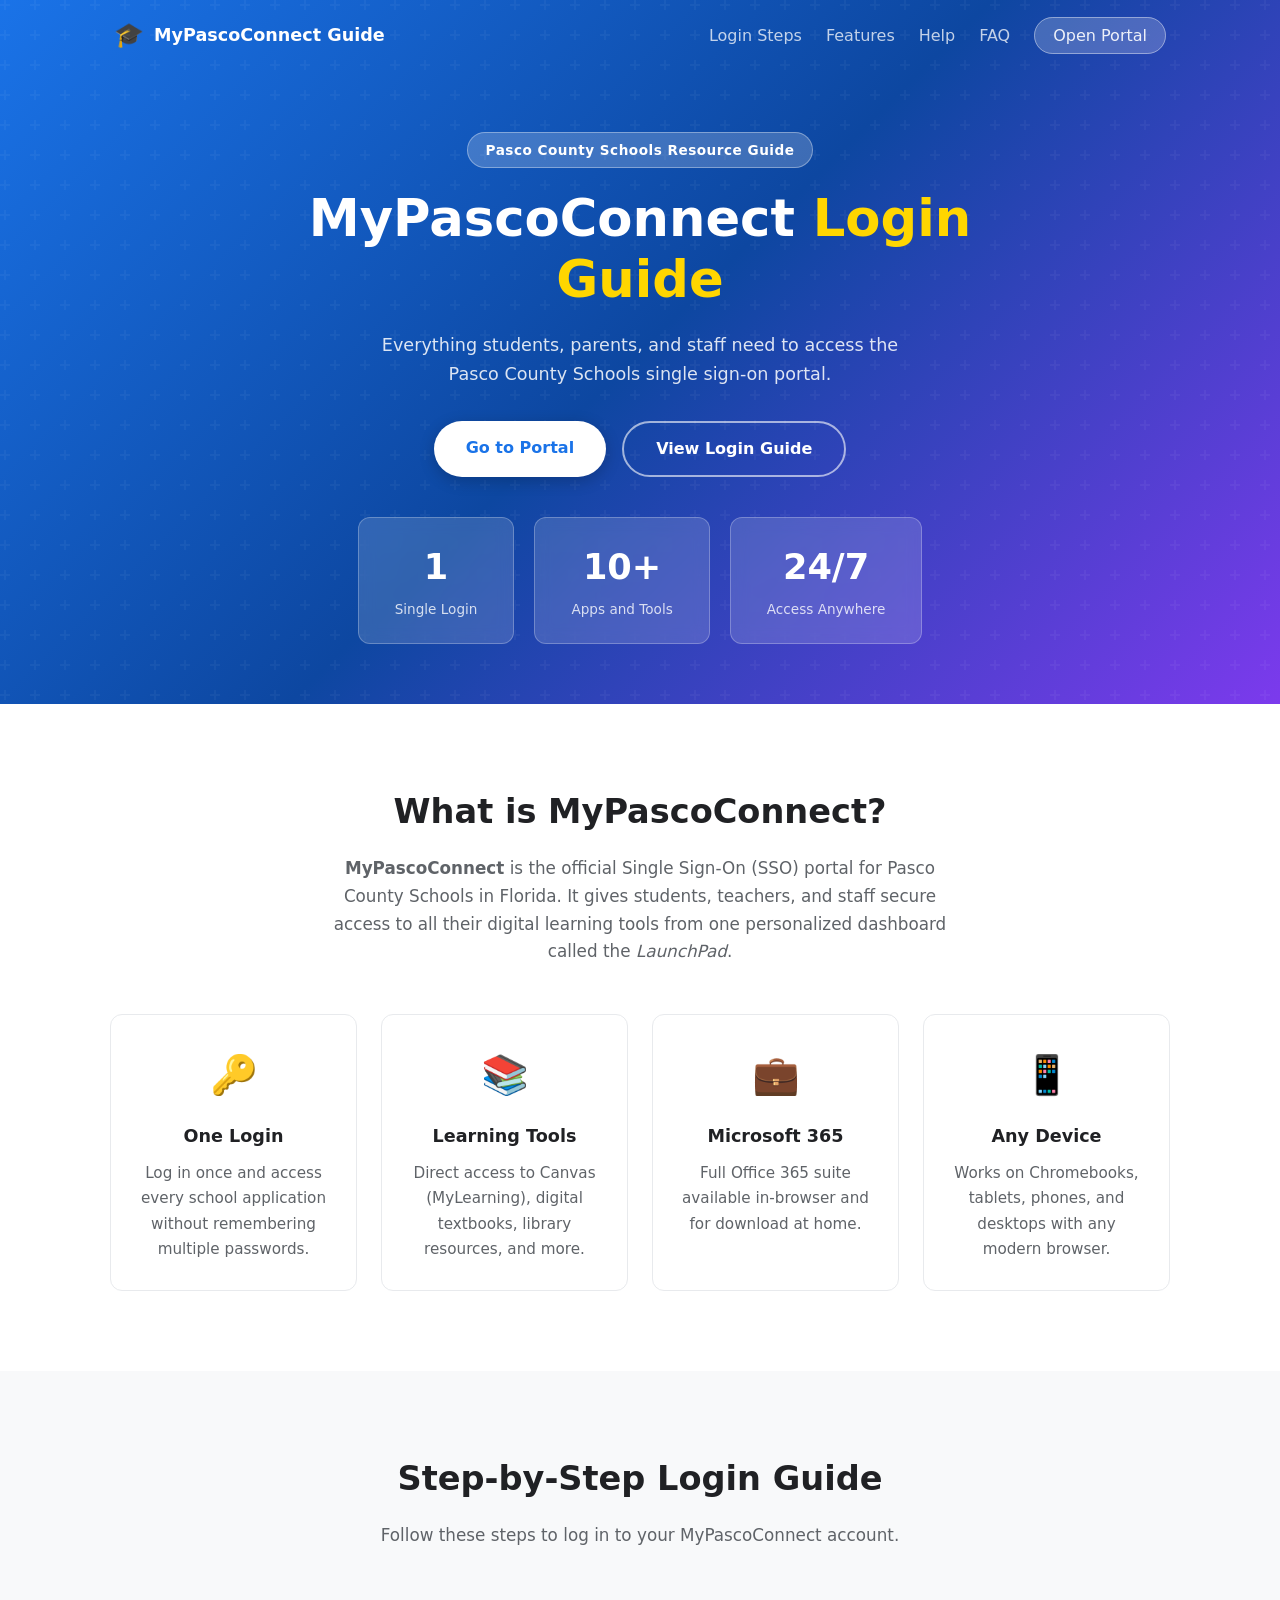
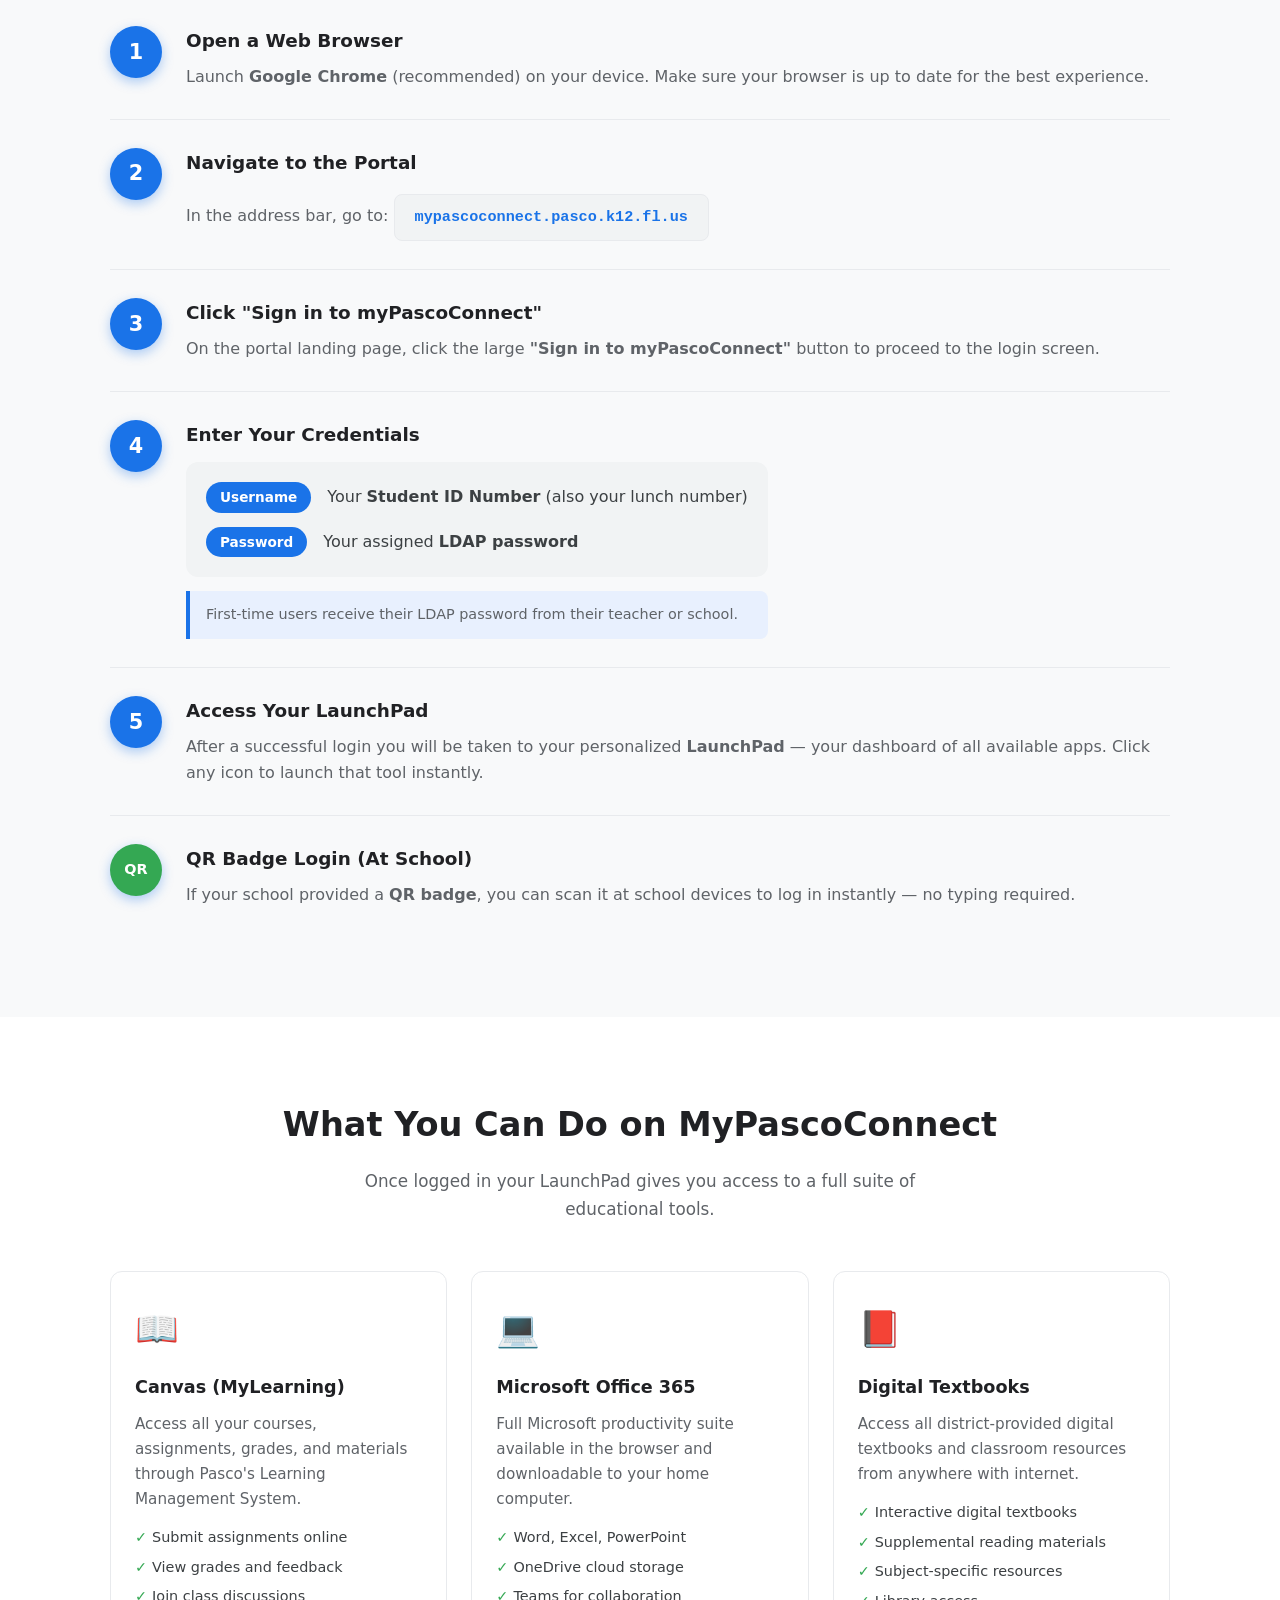
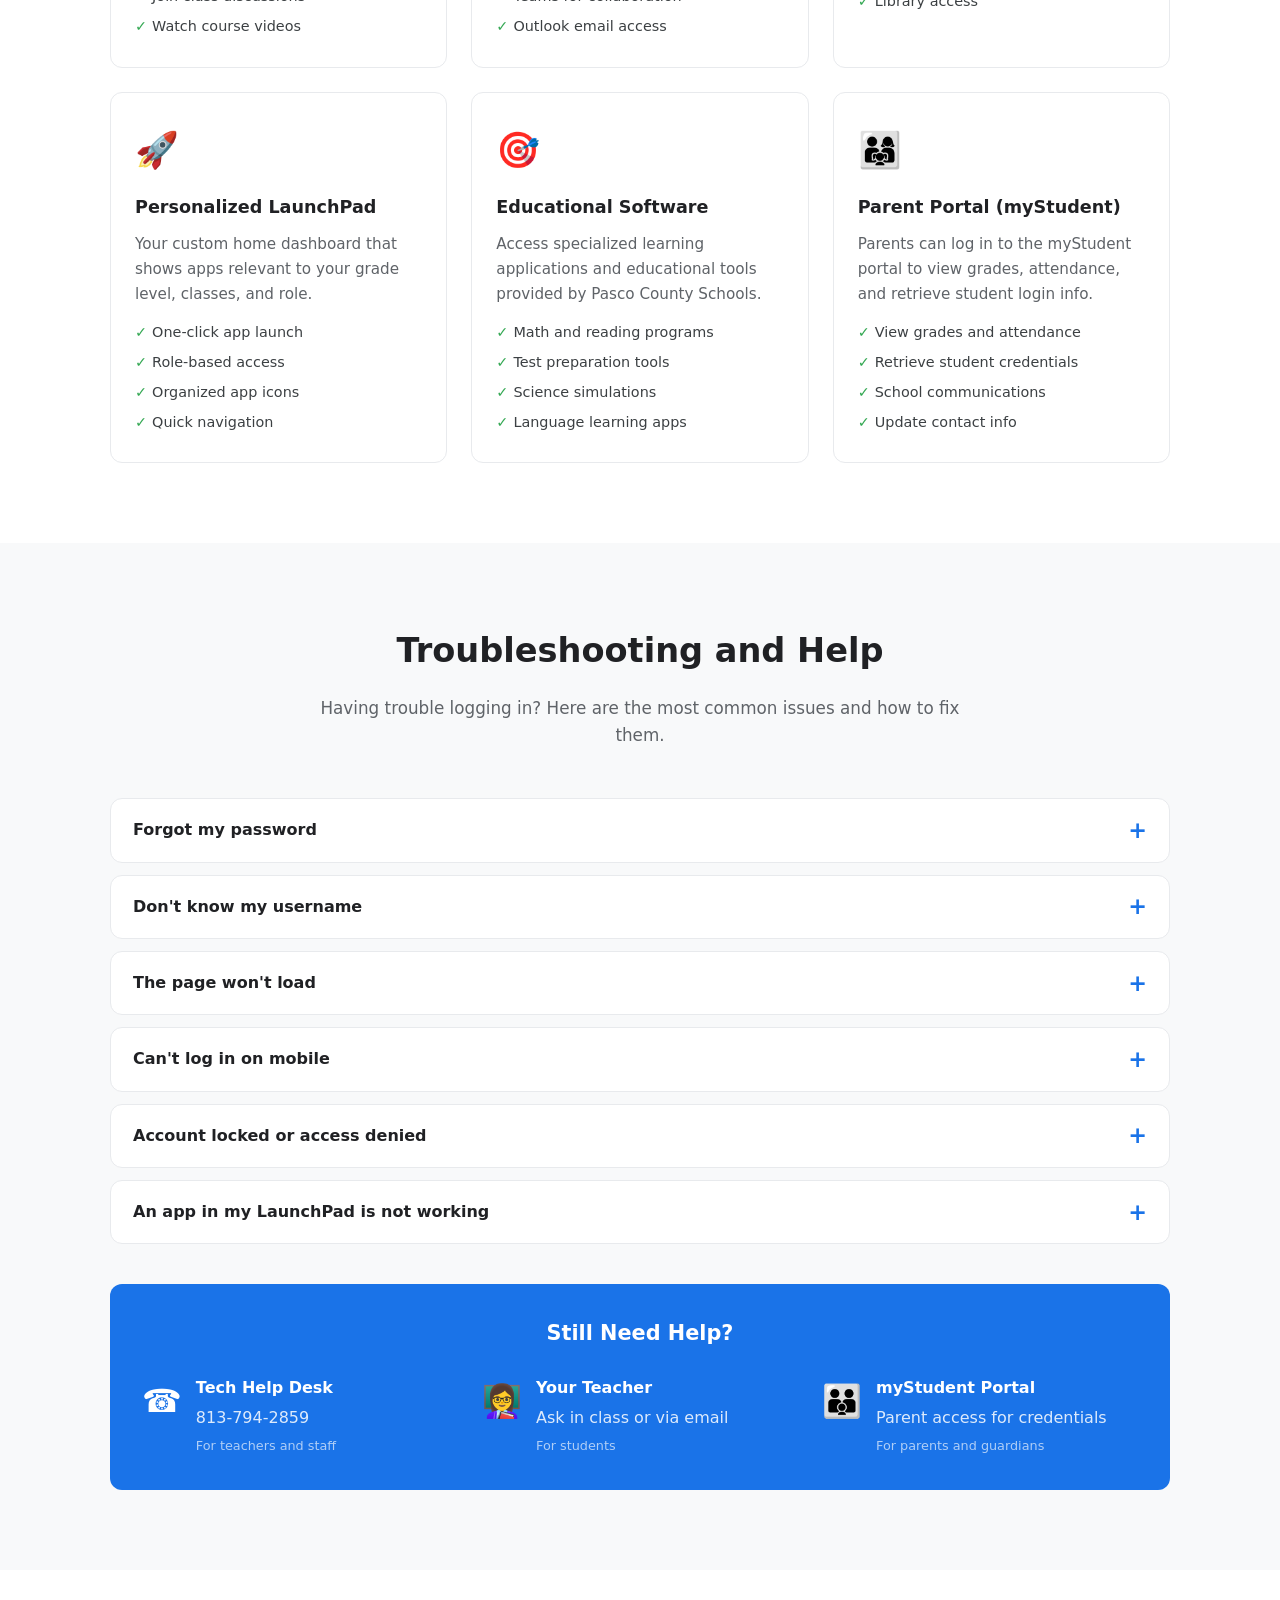
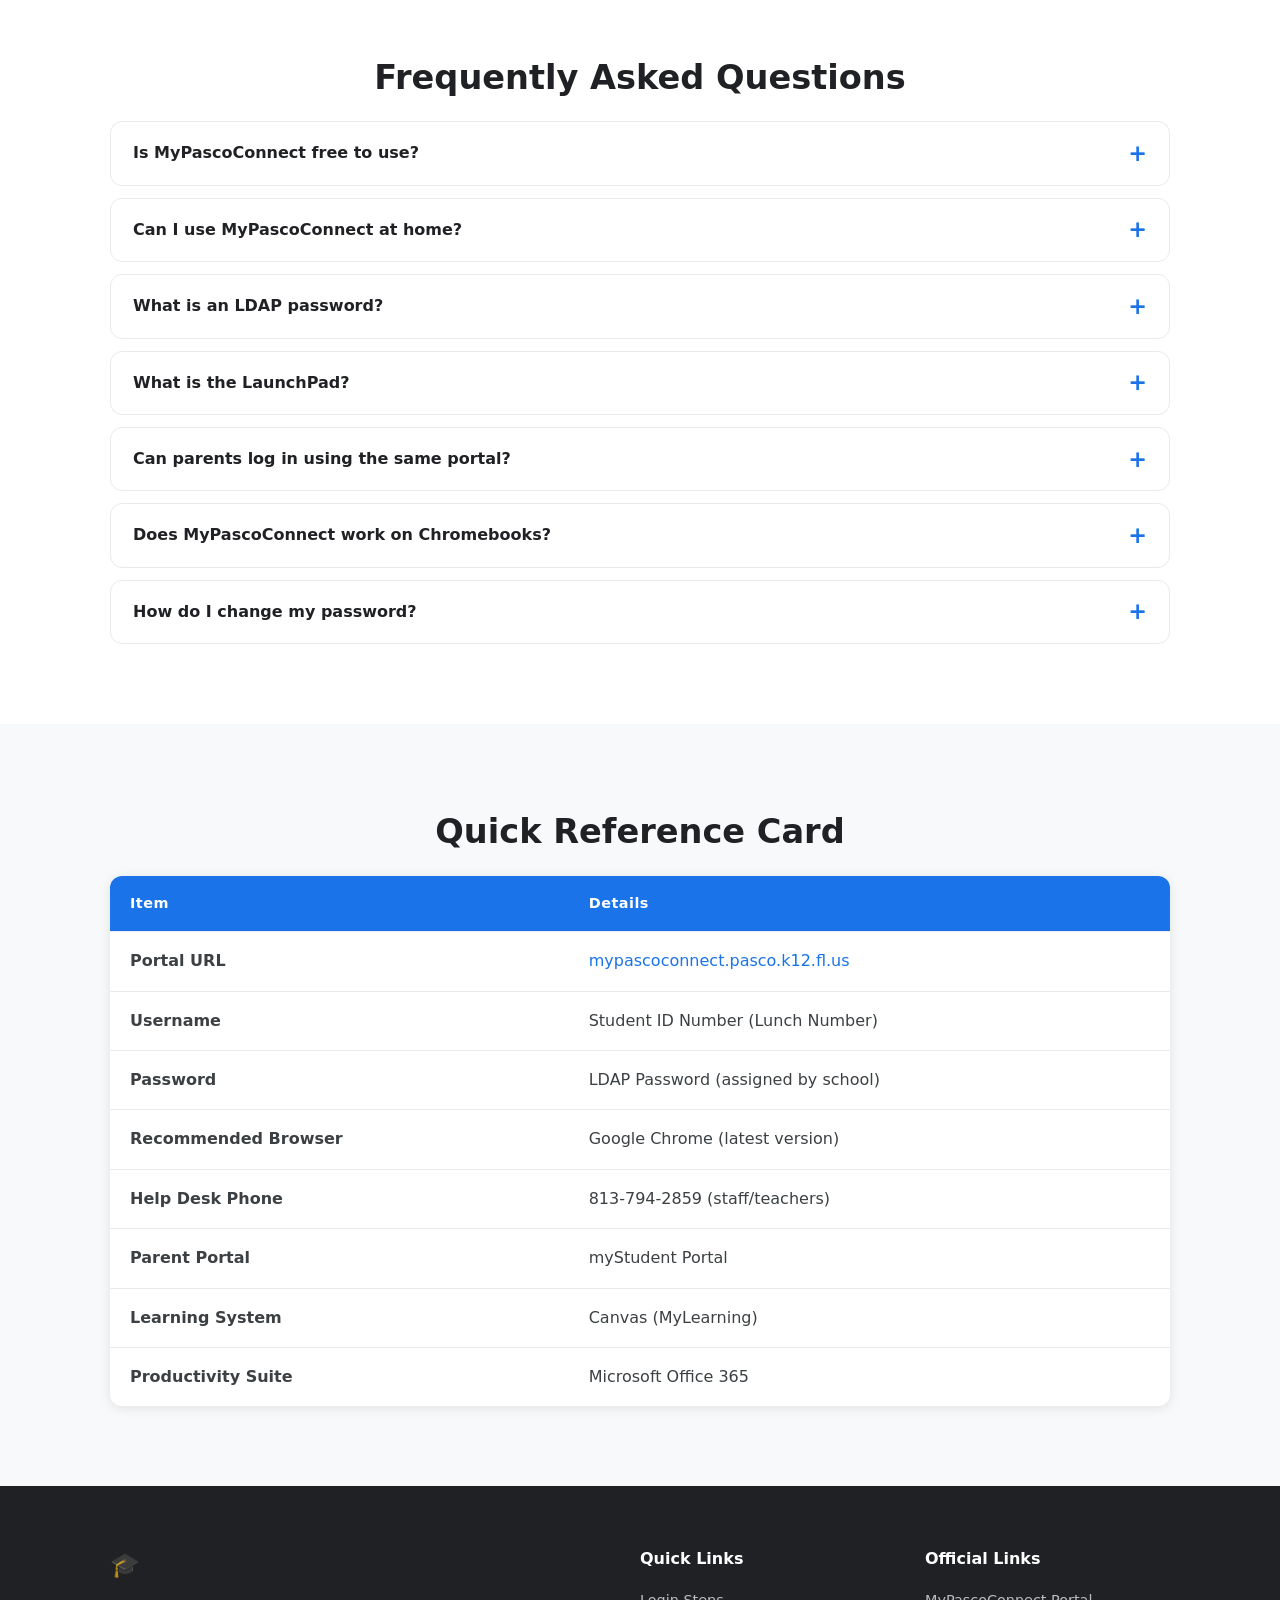
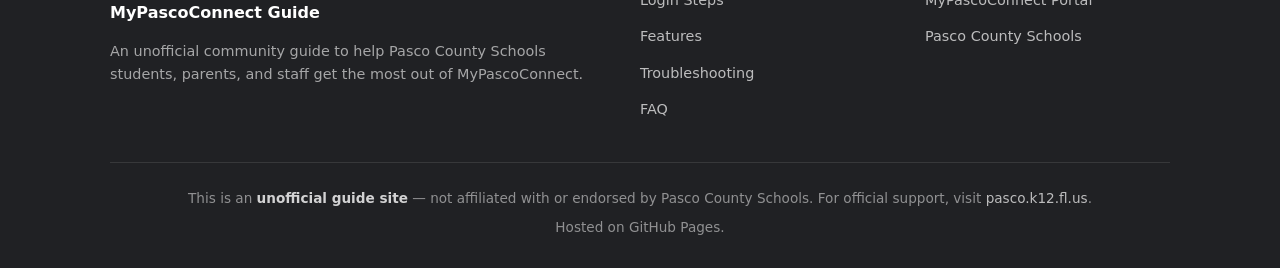
==== index.html @ 1d5f1154 "Initial commit: MyPascoConnect login guide site for GitHub Pages" ====
﻿<!DOCTYPE html>
<html lang="en">
<head>
  <meta charset="UTF-8" />
  <meta name="viewport" content="width=device-width, initial-scale=1.0" />
  <meta name="description" content="Complete guide to MyPascoConnect login for Pasco County Schools students, parents, and staff. Step-by-step instructions, troubleshooting tips, and resource overview." />
  <meta name="keywords" content="MyPascoConnect, Pasco County Schools, student login, Canvas, MyLearning, Office 365, LaunchPad, LDAP password" />
  <meta name="author" content="MyPascoConnect Guide" />
  <meta property="og:title" content="MyPascoConnect Login Guide" />
  <meta property="og:description" content="Step-by-step guide to log in and use MyPascoConnect — the Pasco County Schools student portal." />
  <meta property="og:type" content="website" />
  <title>MyPascoConnect Login Guide | Pasco County Schools</title>
  <link rel="stylesheet" href="assets/css/style.css" />
</head>
<body>
  <header class="hero">
    <nav class="navbar">
      <div class="logo"><span class="logo-icon">🎓</span><span class="logo-text">MyPascoConnect Guide</span></div>
      <ul class="nav-links">
        <li><a href="#how-to-login">Login Steps</a></li>
        <li><a href="#features">Features</a></li>
        <li><a href="#troubleshooting">Help</a></li>
        <li><a href="#faq">FAQ</a></li>
        <li><a href="https://mypascoconnect.pasco.k12.fl.us/" target="_blank" rel="noopener" class="btn-nav">Open Portal</a></li>
      </ul>
      <button class="hamburger" aria-label="Toggle navigation">&#9776;</button>
    </nav>
    <div class="hero-content">
      <div class="badge">Pasco County Schools Resource Guide</div>
      <h1>MyPascoConnect <span class="highlight">Login Guide</span></h1>
      <p class="hero-sub">Everything students, parents, and staff need to access the Pasco County Schools single sign-on portal.</p>
      <div class="hero-actions">
        <a href="https://mypascoconnect.pasco.k12.fl.us/" target="_blank" rel="noopener" class="btn-primary">Go to Portal</a>
        <a href="#how-to-login" class="btn-secondary">View Login Guide</a>
      </div>
    </div>
    <div class="hero-cards">
      <div class="stat-card"><span class="stat-num">1</span><span class="stat-label">Single Login</span></div>
      <div class="stat-card"><span class="stat-num">10+</span><span class="stat-label">Apps and Tools</span></div>
      <div class="stat-card"><span class="stat-num">24/7</span><span class="stat-label">Access Anywhere</span></div>
    </div>
  </header>
  <main>
    <section class="section" id="about">
      <div class="container">
        <h2 class="section-title">What is MyPascoConnect?</h2>
        <p class="section-desc"><strong>MyPascoConnect</strong> is the official Single Sign-On (SSO) portal for Pasco County Schools in Florida. It gives students, teachers, and staff secure access to all their digital learning tools from one personalized dashboard called the <em>LaunchPad</em>.</p>
        <div class="cards-grid">
          <div class="card"><div class="card-icon">🔑</div><h3>One Login</h3><p>Log in once and access every school application without remembering multiple passwords.</p></div>
          <div class="card"><div class="card-icon">📚</div><h3>Learning Tools</h3><p>Direct access to Canvas (MyLearning), digital textbooks, library resources, and more.</p></div>
          <div class="card"><div class="card-icon">💼</div><h3>Microsoft 365</h3><p>Full Office 365 suite available in-browser and for download at home.</p></div>
          <div class="card"><div class="card-icon">📱</div><h3>Any Device</h3><p>Works on Chromebooks, tablets, phones, and desktops with any modern browser.</p></div>
        </div>
      </div>
    </section>
    <section class="section section-alt" id="how-to-login">
      <div class="container">
        <h2 class="section-title">Step-by-Step Login Guide</h2>
        <p class="section-desc">Follow these steps to log in to your MyPascoConnect account.</p>
        <div class="steps">
          <div class="step"><div class="step-num">1</div><div class="step-body"><h3>Open a Web Browser</h3><p>Launch <strong>Google Chrome</strong> (recommended) on your device. Make sure your browser is up to date for the best experience.</p></div></div>
          <div class="step"><div class="step-num">2</div><div class="step-body"><h3>Navigate to the Portal</h3><p>In the address bar, go to: <a href="https://mypascoconnect.pasco.k12.fl.us/" target="_blank" rel="noopener" class="link-box">mypascoconnect.pasco.k12.fl.us</a></p></div></div>
          <div class="step"><div class="step-num">3</div><div class="step-body"><h3>Click "Sign in to myPascoConnect"</h3><p>On the portal landing page, click the large <strong>"Sign in to myPascoConnect"</strong> button to proceed to the login screen.</p></div></div>
          <div class="step"><div class="step-num">4</div><div class="step-body"><h3>Enter Your Credentials</h3><div class="credentials-box"><div class="cred-item"><span class="cred-label">Username</span><span class="cred-value">Your <strong>Student ID Number</strong> (also your lunch number)</span></div><div class="cred-item"><span class="cred-label">Password</span><span class="cred-value">Your assigned <strong>LDAP password</strong></span></div></div><p class="tip">First-time users receive their LDAP password from their teacher or school.</p></div></div>
          <div class="step"><div class="step-num">5</div><div class="step-body"><h3>Access Your LaunchPad</h3><p>After a successful login you will be taken to your personalized <strong>LaunchPad</strong> — your dashboard of all available apps. Click any icon to launch that tool instantly.</p></div></div>
          <div class="step alt-step"><div class="step-num alt">QR</div><div class="step-body"><h3>QR Badge Login (At School)</h3><p>If your school provided a <strong>QR badge</strong>, you can scan it at school devices to log in instantly — no typing required.</p></div></div>
        </div>
      </div>
    </section>
    <section class="section" id="features">
      <div class="container">
        <h2 class="section-title">What You Can Do on MyPascoConnect</h2>
        <p class="section-desc">Once logged in your LaunchPad gives you access to a full suite of educational tools.</p>
        <div class="features-grid">
          <div class="feature-card"><div class="feature-icon canvas">📖</div><h3>Canvas (MyLearning)</h3><p>Access all your courses, assignments, grades, and materials through Pasco's Learning Management System.</p><ul><li>Submit assignments online</li><li>View grades and feedback</li><li>Join class discussions</li><li>Watch course videos</li></ul></div>
          <div class="feature-card"><div class="feature-icon office">💻</div><h3>Microsoft Office 365</h3><p>Full Microsoft productivity suite available in the browser and downloadable to your home computer.</p><ul><li>Word, Excel, PowerPoint</li><li>OneDrive cloud storage</li><li>Teams for collaboration</li><li>Outlook email access</li></ul></div>
          <div class="feature-card"><div class="feature-icon books">📕</div><h3>Digital Textbooks</h3><p>Access all district-provided digital textbooks and classroom resources from anywhere with internet.</p><ul><li>Interactive digital textbooks</li><li>Supplemental reading materials</li><li>Subject-specific resources</li><li>Library access</li></ul></div>
          <div class="feature-card"><div class="feature-icon dash">🚀</div><h3>Personalized LaunchPad</h3><p>Your custom home dashboard that shows apps relevant to your grade level, classes, and role.</p><ul><li>One-click app launch</li><li>Role-based access</li><li>Organized app icons</li><li>Quick navigation</li></ul></div>
          <div class="feature-card"><div class="feature-icon edu">🎯</div><h3>Educational Software</h3><p>Access specialized learning applications and educational tools provided by Pasco County Schools.</p><ul><li>Math and reading programs</li><li>Test preparation tools</li><li>Science simulations</li><li>Language learning apps</li></ul></div>
          <div class="feature-card"><div class="feature-icon parent">👨‍👩‍👧</div><h3>Parent Portal (myStudent)</h3><p>Parents can log in to the myStudent portal to view grades, attendance, and retrieve student login info.</p><ul><li>View grades and attendance</li><li>Retrieve student credentials</li><li>School communications</li><li>Update contact info</li></ul></div>
        </div>
      </div>
    </section>
    <section class="section section-alt" id="troubleshooting">
      <div class="container">
        <h2 class="section-title">Troubleshooting and Help</h2>
        <p class="section-desc">Having trouble logging in? Here are the most common issues and how to fix them.</p>
        <div class="trouble-list">
          <details class="trouble-item"><summary>Forgot my password</summary><div class="trouble-body"><p><strong>Students:</strong> Ask your classroom teacher to reset your LDAP password.</p><p><strong>Parents:</strong> Log into the myStudent parent portal to retrieve or reset your child's credentials.</p><p><strong>Staff:</strong> Call the tech help desk at <strong>813-794-2859</strong>.</p></div></details>
          <details class="trouble-item"><summary>Don't know my username</summary><div class="trouble-body"><p>Your username is your <strong>Student ID Number</strong> (also your lunch number). Find it on your student ID card, report card, or by asking your teacher.</p></div></details>
          <details class="trouble-item"><summary>The page won't load</summary><div class="trouble-body"><ul><li>Refresh the page (F5 or Ctrl+R)</li><li>Clear your browser cache and cookies</li><li>Switch to Google Chrome</li><li>Disable browser extensions</li><li>Try incognito/private window</li></ul></div></details>
          <details class="trouble-item"><summary>Can't log in on mobile</summary><div class="trouble-body"><p>Try Chrome on Android or Safari on iOS. Make sure your browser and OS are up to date.</p></div></details>
          <details class="trouble-item"><summary>Account locked or access denied</summary><div class="trouble-body"><p>Wait 15–30 minutes and try again. Contact your teacher or call <strong>813-794-2859</strong>.</p></div></details>
          <details class="trouble-item"><summary>An app in my LaunchPad is not working</summary><div class="trouble-body"><ul><li>Log out and back in to refresh your session</li><li>Try a different browser</li><li>Clear cookies for that app's domain</li><li>Contact your teacher or school IT</li></ul></div></details>
        </div>
        <div class="contact-box">
          <h3>Still Need Help?</h3>
          <div class="contact-grid">
            <div class="contact-item"><span class="contact-icon">☎️</span><div><strong>Tech Help Desk</strong><p>813-794-2859</p><small>For teachers and staff</small></div></div>
            <div class="contact-item"><span class="contact-icon">👩‍🏫</span><div><strong>Your Teacher</strong><p>Ask in class or via email</p><small>For students</small></div></div>
            <div class="contact-item"><span class="contact-icon">👪</span><div><strong>myStudent Portal</strong><p>Parent access for credentials</p><small>For parents and guardians</small></div></div>
          </div>
        </div>
      </div>
    </section>
    <section class="section" id="faq">
      <div class="container">
        <h2 class="section-title">Frequently Asked Questions</h2>
        <div class="faq-list">
          <details class="faq-item"><summary>Is MyPascoConnect free to use?</summary><p>Yes! MyPascoConnect is provided at no cost to all Pasco County Schools students, teachers, and staff.</p></details>
          <details class="faq-item"><summary>Can I use MyPascoConnect at home?</summary><p>Absolutely. The portal is accessible 24/7 from any device with an internet connection.</p></details>
          <details class="faq-item"><summary>What is an LDAP password?</summary><p>LDAP is the system Pasco County Schools uses to manage user accounts. Your LDAP password is assigned by the school. If you don't know yours, ask your teacher.</p></details>
          <details class="faq-item"><summary>What is the LaunchPad?</summary><p>The LaunchPad is your personalized home dashboard inside MyPascoConnect. After logging in you'll see app icons for all your educational tools. Click any icon to go to that app without a separate login.</p></details>
          <details class="faq-item"><summary>Can parents log in using the same portal?</summary><p>Parents use a separate portal called <strong>myStudent</strong> to view grades, attendance, and retrieve student credentials.</p></details>
          <details class="faq-item"><summary>Does MyPascoConnect work on Chromebooks?</summary><p>Yes. Chromebooks with Google Chrome work great with MyPascoConnect and most LaunchPad apps.</p></details>
          <details class="faq-item"><summary>How do I change my password?</summary><p>Students cannot change their LDAP password on their own. Ask your teacher or call the help desk at 813-794-2859.</p></details>
        </div>
      </div>
    </section>
    <section class="section section-alt quick-ref" id="quick-reference">
      <div class="container">
        <h2 class="section-title">Quick Reference Card</h2>
        <div class="ref-table-wrap">
          <table class="ref-table">
            <thead><tr><th>Item</th><th>Details</th></tr></thead>
            <tbody>
              <tr><td>Portal URL</td><td><a href="https://mypascoconnect.pasco.k12.fl.us/" target="_blank" rel="noopener">mypascoconnect.pasco.k12.fl.us</a></td></tr>
              <tr><td>Username</td><td>Student ID Number (Lunch Number)</td></tr>
              <tr><td>Password</td><td>LDAP Password (assigned by school)</td></tr>
              <tr><td>Recommended Browser</td><td>Google Chrome (latest version)</td></tr>
              <tr><td>Help Desk Phone</td><td>813-794-2859 (staff/teachers)</td></tr>
              <tr><td>Parent Portal</td><td>myStudent Portal</td></tr>
              <tr><td>Learning System</td><td>Canvas (MyLearning)</td></tr>
              <tr><td>Productivity Suite</td><td>Microsoft Office 365</td></tr>
            </tbody>
          </table>
        </div>
      </div>
    </section>
  </main>
  <footer class="footer">
    <div class="container">
      <div class="footer-grid">
        <div class="footer-col"><span class="logo-icon">🎓</span><strong>MyPascoConnect Guide</strong><p>An unofficial community guide to help Pasco County Schools students, parents, and staff get the most out of MyPascoConnect.</p></div>
        <div class="footer-col"><strong>Quick Links</strong><ul><li><a href="#how-to-login">Login Steps</a></li><li><a href="#features">Features</a></li><li><a href="#troubleshooting">Troubleshooting</a></li><li><a href="#faq">FAQ</a></li></ul></div>
        <div class="footer-col"><strong>Official Links</strong><ul><li><a href="https://mypascoconnect.pasco.k12.fl.us/" target="_blank" rel="noopener">MyPascoConnect Portal</a></li><li><a href="https://www.pasco.k12.fl.us/" target="_blank" rel="noopener">Pasco County Schools</a></li></ul></div>
      </div>
      <div class="footer-bottom"><p>This is an <strong>unofficial guide site</strong> — not affiliated with or endorsed by Pasco County Schools. For official support, visit <a href="https://www.pasco.k12.fl.us/" target="_blank" rel="noopener">pasco.k12.fl.us</a>.</p><p>Hosted on GitHub Pages.</p></div>
    </div>
  </footer>
  <script src="assets/js/main.js"></script>
</body>
</html>
---- assets/css/style.css ----
﻿/* ============================================================
   MyPascoConnect Guide — Main Stylesheet
   ============================================================ */

/* ── RESET & VARIABLES ── */
*, *::before, *::after { box-sizing: border-box; margin: 0; padding: 0; }

:root {
  --blue:      #1a73e8;
  --blue-dark: #1557b0;
  --blue-light:#e8f0fe;
  --green:     #34a853;
  --orange:    #fa7b17;
  --purple:    #7c3aed;
  --red:       #ea4335;
  --gray-50:   #f8f9fa;
  --gray-100:  #f1f3f4;
  --gray-200:  #e8eaed;
  --gray-400:  #9aa0a6;
  --gray-600:  #5f6368;
  --gray-800:  #3c4043;
  --gray-900:  #202124;
  --white:     #ffffff;
  --radius:    12px;
  --shadow:    0 2px 12px rgba(0,0,0,.1);
  --shadow-lg: 0 8px 32px rgba(0,0,0,.15);
  --transition: .25s ease;
  --max-w:     1100px;
}

html { scroll-behavior: smooth; }

body {
  font-family: 'Segoe UI', system-ui, -apple-system, sans-serif;
  font-size: 16px;
  line-height: 1.65;
  color: var(--gray-800);
  background: var(--white);
}

a { color: var(--blue); text-decoration: none; }
a:hover { text-decoration: underline; }

ul { list-style: none; }

/* ── CONTAINER ── */
.container { max-width: var(--max-w); margin: 0 auto; padding: 0 20px; }

/* ── NAVBAR ── */
.navbar {
  display: flex;
  align-items: center;
  justify-content: space-between;
  padding: 16px 24px;
  max-width: var(--max-w);
  margin: 0 auto;
}

.logo { display: flex; align-items: center; gap: 10px; font-size: 1.1rem; font-weight: 700; color: var(--white); }
.logo-icon { font-size: 1.5rem; }

.nav-links {
  display: flex;
  align-items: center;
  gap: 24px;
  list-style: none;
}
.nav-links a { color: rgba(255,255,255,.9); font-weight: 500; transition: color var(--transition); }
.nav-links a:hover { color: var(--white); text-decoration: none; }

.btn-nav {
  background: rgba(255,255,255,.2);
  padding: 8px 18px;
  border-radius: 50px;
  border: 1px solid rgba(255,255,255,.4);
  transition: background var(--transition);
}
.btn-nav:hover { background: rgba(255,255,255,.35); }

.hamburger { display: none; background: none; border: none; color: white; font-size: 1.6rem; cursor: pointer; }

/* ── HERO ── */
.hero {
  background: linear-gradient(135deg, #1a73e8 0%, #0d47a1 50%, #7c3aed 100%);
  padding: 0 0 60px;
  color: var(--white);
  position: relative;
  overflow: hidden;
}
.hero::before {
  content: '';
  position: absolute;
  inset: 0;
  background: url("data:image/svg+xml,%3Csvg width='60' height='60' viewBox='0 0 60 60' xmlns='http://www.w3.org/2000/svg'%3E%3Cg fill='none' fill-rule='evenodd'%3E%3Cg fill='%23ffffff' fill-opacity='0.04'%3E%3Cpath d='M36 34v-4h-2v4h-4v2h4v4h2v-4h4v-2h-4zm0-30V0h-2v4h-4v2h4v4h2V6h4V4h-4zM6 34v-4H4v4H0v2h4v4h2v-4h4v-2H6zM6 4V0H4v4H0v2h4v4h2V6h4V4H6z'/%3E%3C/g%3E%3C/g%3E%3C/svg%3E");
}

.hero-content {
  position: relative;
  text-align: center;
  padding: 60px 20px 40px;
  max-width: 760px;
  margin: 0 auto;
}

.badge {
  display: inline-block;
  background: rgba(255,255,255,.2);
  border: 1px solid rgba(255,255,255,.35);
  color: var(--white);
  padding: 6px 18px;
  border-radius: 50px;
  font-size: .85rem;
  font-weight: 600;
  letter-spacing: .5px;
  margin-bottom: 20px;
}

.hero-content h1 {
  font-size: clamp(2rem, 5vw, 3.2rem);
  font-weight: 800;
  line-height: 1.2;
  margin-bottom: 20px;
}
.highlight { color: #ffd600; }

.hero-sub {
  font-size: 1.1rem;
  color: rgba(255,255,255,.85);
  max-width: 560px;
  margin: 0 auto 32px;
}

.hero-actions { display: flex; gap: 16px; justify-content: center; flex-wrap: wrap; }

.btn-primary {
  background: var(--white);
  color: var(--blue);
  padding: 14px 32px;
  border-radius: 50px;
  font-weight: 700;
  font-size: 1rem;
  transition: transform var(--transition), box-shadow var(--transition);
  box-shadow: 0 4px 16px rgba(0,0,0,.2);
}
.btn-primary:hover { transform: translateY(-2px); box-shadow: 0 8px 24px rgba(0,0,0,.25); text-decoration: none; }

.btn-secondary {
  background: transparent;
  color: var(--white);
  padding: 13px 32px;
  border-radius: 50px;
  font-weight: 600;
  font-size: 1rem;
  border: 2px solid rgba(255,255,255,.6);
  transition: background var(--transition), border-color var(--transition);
}
.btn-secondary:hover { background: rgba(255,255,255,.15); border-color: var(--white); text-decoration: none; }

/* HERO STAT CARDS */
.hero-cards {
  display: flex;
  justify-content: center;
  gap: 20px;
  flex-wrap: wrap;
  padding: 0 20px;
  max-width: var(--max-w);
  margin: 0 auto;
  position: relative;
}

.stat-card {
  background: rgba(255,255,255,.15);
  backdrop-filter: blur(8px);
  border: 1px solid rgba(255,255,255,.25);
  border-radius: var(--radius);
  padding: 20px 36px;
  text-align: center;
  min-width: 140px;
}
.stat-num { display: block; font-size: 2.2rem; font-weight: 800; color: var(--white); }
.stat-label { font-size: .85rem; color: rgba(255,255,255,.8); font-weight: 500; }

/* ── SECTIONS ── */
.section { padding: 80px 0; }
.section-alt { background: var(--gray-50); }

.section-title {
  font-size: clamp(1.5rem, 3vw, 2.1rem);
  font-weight: 800;
  color: var(--gray-900);
  text-align: center;
  margin-bottom: 16px;
}

.section-desc {
  text-align: center;
  color: var(--gray-600);
  max-width: 640px;
  margin: 0 auto 48px;
  font-size: 1.05rem;
}

/* ── ABOUT CARDS GRID ── */
.cards-grid {
  display: grid;
  grid-template-columns: repeat(auto-fit, minmax(220px, 1fr));
  gap: 24px;
}

.card {
  background: var(--white);
  border: 1px solid var(--gray-200);
  border-radius: var(--radius);
  padding: 28px 24px;
  text-align: center;
  transition: transform var(--transition), box-shadow var(--transition);
}
.card:hover { transform: translateY(-4px); box-shadow: var(--shadow-lg); }
.card-icon { font-size: 2.4rem; margin-bottom: 16px; }
.card h3 { font-size: 1.1rem; font-weight: 700; color: var(--gray-900); margin-bottom: 10px; }
.card p { color: var(--gray-600); font-size: .95rem; }

/* ── STEPS ── */
.steps { display: flex; flex-direction: column; gap: 0; }

.step {
  display: flex;
  align-items: flex-start;
  gap: 24px;
  padding: 28px 0;
  border-bottom: 1px solid var(--gray-200);
  position: relative;
}
.step:last-child { border-bottom: none; }

.step-num {
  width: 52px;
  height: 52px;
  border-radius: 50%;
  background: var(--blue);
  color: var(--white);
  font-size: 1.3rem;
  font-weight: 800;
  display: flex;
  align-items: center;
  justify-content: center;
  flex-shrink: 0;
  box-shadow: 0 4px 12px rgba(26,115,232,.35);
}
.step-num.alt { background: var(--green); font-size: .9rem; font-weight: 700; }

.alt-step .step-num { background: var(--green); }

.step-body h3 { font-size: 1.15rem; font-weight: 700; color: var(--gray-900); margin-bottom: 8px; }
.step-body p { color: var(--gray-600); }

.tip {
  background: var(--blue-light);
  border-left: 4px solid var(--blue);
  padding: 12px 16px;
  border-radius: 0 8px 8px 0;
  font-size: .9rem;
  color: var(--blue-dark);
  margin-top: 14px;
}

.link-box {
  display: inline-block;
  background: var(--gray-100);
  border: 1px solid var(--gray-200);
  border-radius: 8px;
  padding: 10px 20px;
  font-family: monospace;
  font-size: .95rem;
  color: var(--blue);
  font-weight: 600;
  margin-top: 8px;
  transition: background var(--transition);
}
.link-box:hover { background: var(--blue-light); text-decoration: none; }

.credentials-box {
  background: var(--gray-100);
  border-radius: var(--radius);
  padding: 20px;
  margin-top: 12px;
  display: flex;
  flex-direction: column;
  gap: 14px;
}
.cred-item { display: flex; align-items: center; gap: 16px; flex-wrap: wrap; }
.cred-label {
  background: var(--blue);
  color: var(--white);
  padding: 4px 14px;
  border-radius: 50px;
  font-size: .85rem;
  font-weight: 600;
  white-space: nowrap;
}
.cred-value { color: var(--gray-800); }

/* ── FEATURES GRID ── */
.features-grid {
  display: grid;
  grid-template-columns: repeat(auto-fit, minmax(300px, 1fr));
  gap: 24px;
}

.feature-card {
  background: var(--white);
  border: 1px solid var(--gray-200);
  border-radius: var(--radius);
  padding: 28px 24px;
  transition: transform var(--transition), box-shadow var(--transition);
}
.feature-card:hover { transform: translateY(-4px); box-shadow: var(--shadow-lg); }
.feature-icon { font-size: 2.2rem; margin-bottom: 14px; }
.feature-card h3 { font-size: 1.1rem; font-weight: 700; color: var(--gray-900); margin-bottom: 10px; }
.feature-card p { color: var(--gray-600); font-size: .95rem; margin-bottom: 14px; }
.feature-card ul { list-style: none; display: flex; flex-direction: column; gap: 6px; }
.feature-card ul li::before { content: "✓  "; color: var(--green); font-weight: 700; }
.feature-card ul li { color: var(--gray-700, #3c4043); font-size: .9rem; }

/* ── ROLES GRID ── */
.roles-grid {
  display: grid;
  grid-template-columns: repeat(auto-fit, minmax(250px, 1fr));
  gap: 24px;
}
.role-card {
  background: var(--white);
  border: 2px solid var(--gray-200);
  border-radius: var(--radius);
  padding: 32px 24px;
  text-align: center;
  transition: transform var(--transition), border-color var(--transition);
}
.role-card:hover { transform: translateY(-4px); }
.role-card.student:hover { border-color: var(--blue); }
.role-card.teacher:hover { border-color: var(--green); }
.role-card.parent:hover  { border-color: var(--purple); }
.role-icon { font-size: 2.8rem; margin-bottom: 14px; }
.role-card h3 { font-size: 1.1rem; font-weight: 700; margin-bottom: 10px; color: var(--gray-900); }
.role-card p { color: var(--gray-600); font-size: .95rem; margin-bottom: 16px; }
.role-badge {
  display: inline-block;
  padding: 4px 14px;
  border-radius: 50px;
  font-size: .8rem;
  font-weight: 600;
  background: var(--gray-100);
  color: var(--gray-600);
}

/* ── TROUBLESHOOTING / FAQ ── */
.trouble-list, .faq-list { display: flex; flex-direction: column; gap: 12px; }

.trouble-item, .faq-item {
  background: var(--white);
  border: 1px solid var(--gray-200);
  border-radius: var(--radius);
  overflow: hidden;
  transition: box-shadow var(--transition);
}
.trouble-item:hover, .faq-item:hover { box-shadow: var(--shadow); }

.trouble-item summary, .faq-item summary {
  display: flex;
  align-items: center;
  gap: 12px;
  padding: 18px 22px;
  font-weight: 600;
  font-size: 1rem;
  cursor: pointer;
  list-style: none;
  color: var(--gray-900);
  user-select: none;
  position: relative;
}
.trouble-item summary::after, .faq-item summary::after {
  content: '+';
  position: absolute;
  right: 22px;
  font-size: 1.4rem;
  color: var(--blue);
  transition: transform var(--transition);
}
.trouble-item[open] summary::after, .faq-item[open] summary::after { content: '−'; }
.trouble-item[open] { border-color: var(--blue); }

.trouble-body, .faq-item > p, .faq-item > ul {
  padding: 0 22px 20px;
  color: var(--gray-600);
  font-size: .95rem;
}
.trouble-body p { margin-bottom: 10px; }
.trouble-body ul { list-style: disc; padding-left: 20px; display: flex; flex-direction: column; gap: 6px; }

.faq-item > p { display: block; }

/* CONTACT BOX */
.contact-box {
  background: var(--blue);
  color: var(--white);
  border-radius: var(--radius);
  padding: 32px;
  margin-top: 40px;
}
.contact-box h3 { font-size: 1.3rem; font-weight: 700; margin-bottom: 24px; text-align: center; }
.contact-grid { display: grid; grid-template-columns: repeat(auto-fit, minmax(200px, 1fr)); gap: 24px; }
.contact-item { display: flex; align-items: flex-start; gap: 14px; }
.contact-icon { font-size: 2rem; }
.contact-item strong { display: block; font-size: 1rem; margin-bottom: 4px; }
.contact-item p { color: rgba(255,255,255,.85); margin: 0; }
.contact-item small { color: rgba(255,255,255,.65); font-size: .8rem; }

/* ── QUICK REFERENCE TABLE ── */
.ref-table-wrap { overflow-x: auto; border-radius: var(--radius); box-shadow: var(--shadow); }
.ref-table { width: 100%; border-collapse: collapse; background: var(--white); }
.ref-table th, .ref-table td { padding: 16px 20px; text-align: left; border-bottom: 1px solid var(--gray-200); }
.ref-table th { background: var(--blue); color: var(--white); font-weight: 700; font-size: .9rem; letter-spacing: .5px; }
.ref-table tr:last-child td { border-bottom: none; }
.ref-table tr:hover td { background: var(--blue-light); }
.ref-table td:first-child { font-weight: 600; color: var(--gray-800); }

/* ── FOOTER ── */
.footer { background: var(--gray-900); color: rgba(255,255,255,.8); padding: 60px 0 0; }
.footer-grid { display: grid; grid-template-columns: 2fr 1fr 1fr; gap: 40px; padding-bottom: 40px; border-bottom: 1px solid rgba(255,255,255,.1); }
.footer-col { display: flex; flex-direction: column; gap: 14px; }
.footer-col strong { color: var(--white); font-size: 1rem; }
.footer-col p { font-size: .9rem; line-height: 1.6; color: rgba(255,255,255,.6); }
.footer-col ul { display: flex; flex-direction: column; gap: 10px; }
.footer-col ul a { color: rgba(255,255,255,.7); font-size: .9rem; transition: color var(--transition); }
.footer-col ul a:hover { color: var(--white); text-decoration: none; }
.footer-bottom { padding: 24px 0; text-align: center; font-size: .85rem; color: rgba(255,255,255,.5); }
.footer-bottom p { margin-bottom: 6px; }
.footer-bottom a { color: rgba(255,255,255,.7); }
.footer-bottom strong { color: rgba(255,255,255,.8); }

/* ── RESPONSIVE ── */
@media (max-width: 768px) {
  .nav-links { display: none; flex-direction: column; position: absolute; top: 70px; left: 0; right: 0; background: var(--blue-dark); padding: 20px; gap: 16px; z-index: 100; }
  .nav-links.open { display: flex; }
  .hamburger { display: block; }
  .navbar { position: relative; }
  .hero-cards { gap: 12px; }
  .stat-card { padding: 16px 24px; min-width: 110px; }
  .cards-grid { grid-template-columns: 1fr 1fr; }
  .features-grid { grid-template-columns: 1fr; }
  .roles-grid { grid-template-columns: 1fr; }
  .footer-grid { grid-template-columns: 1fr; gap: 28px; }
  .step { gap: 16px; }
  .step-num { width: 42px; height: 42px; font-size: 1.1rem; }
  .contact-grid { grid-template-columns: 1fr; }
}

@media (max-width: 480px) {
  .cards-grid { grid-template-columns: 1fr; }
  .hero-actions { flex-direction: column; align-items: center; }
  .btn-primary, .btn-secondary { width: 100%; max-width: 280px; text-align: center; }
}
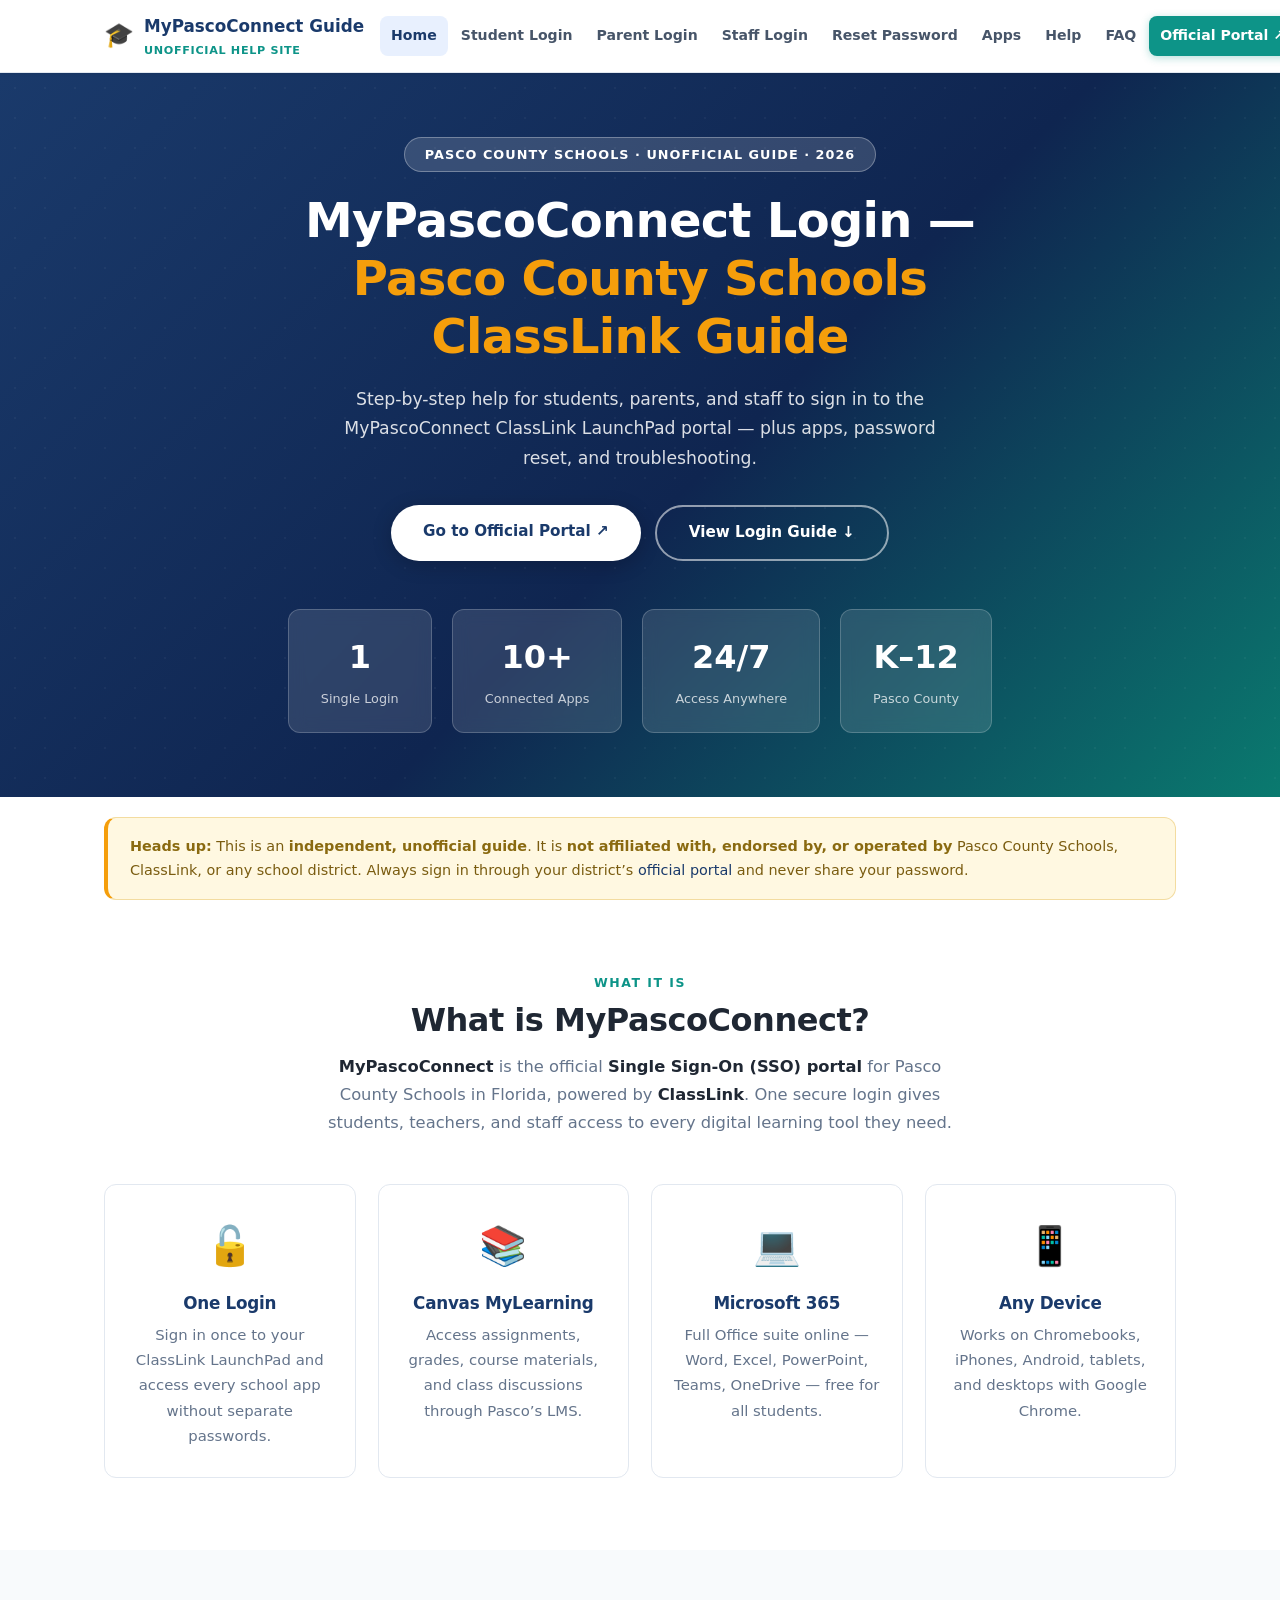
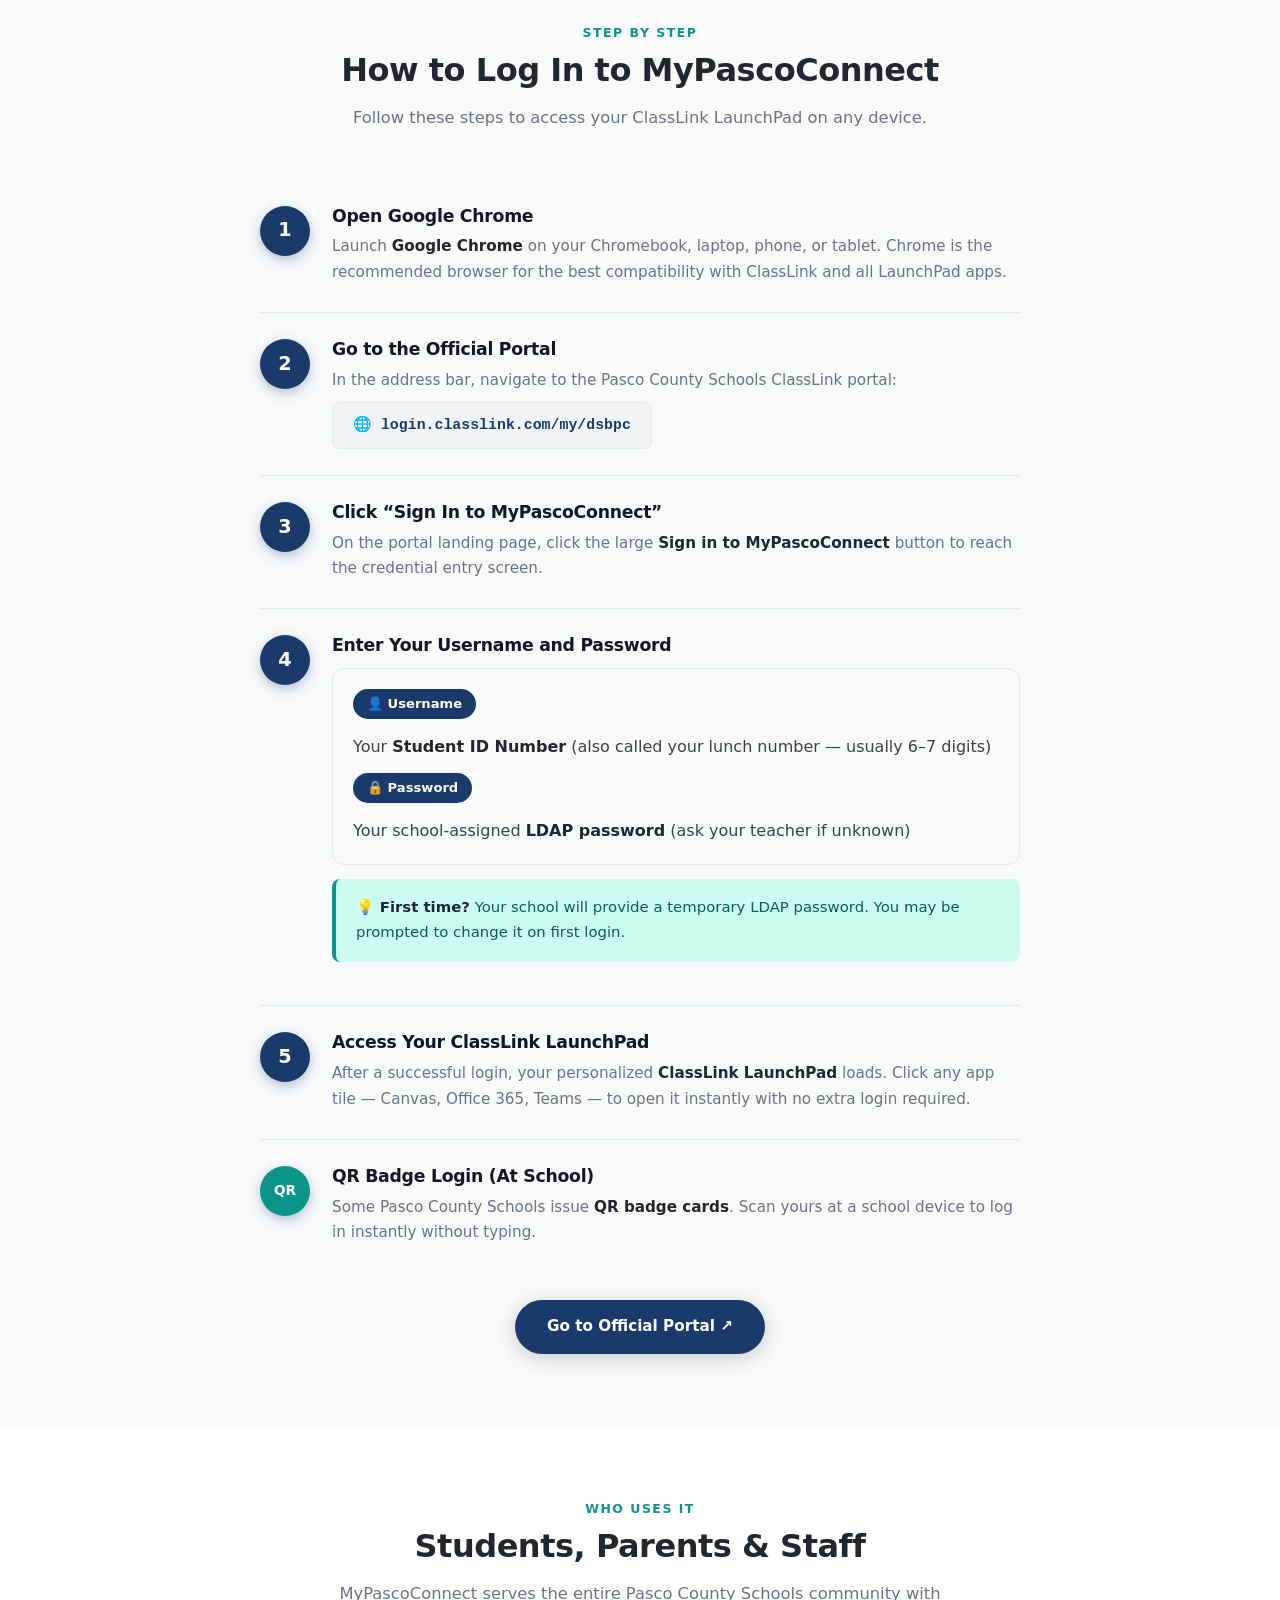
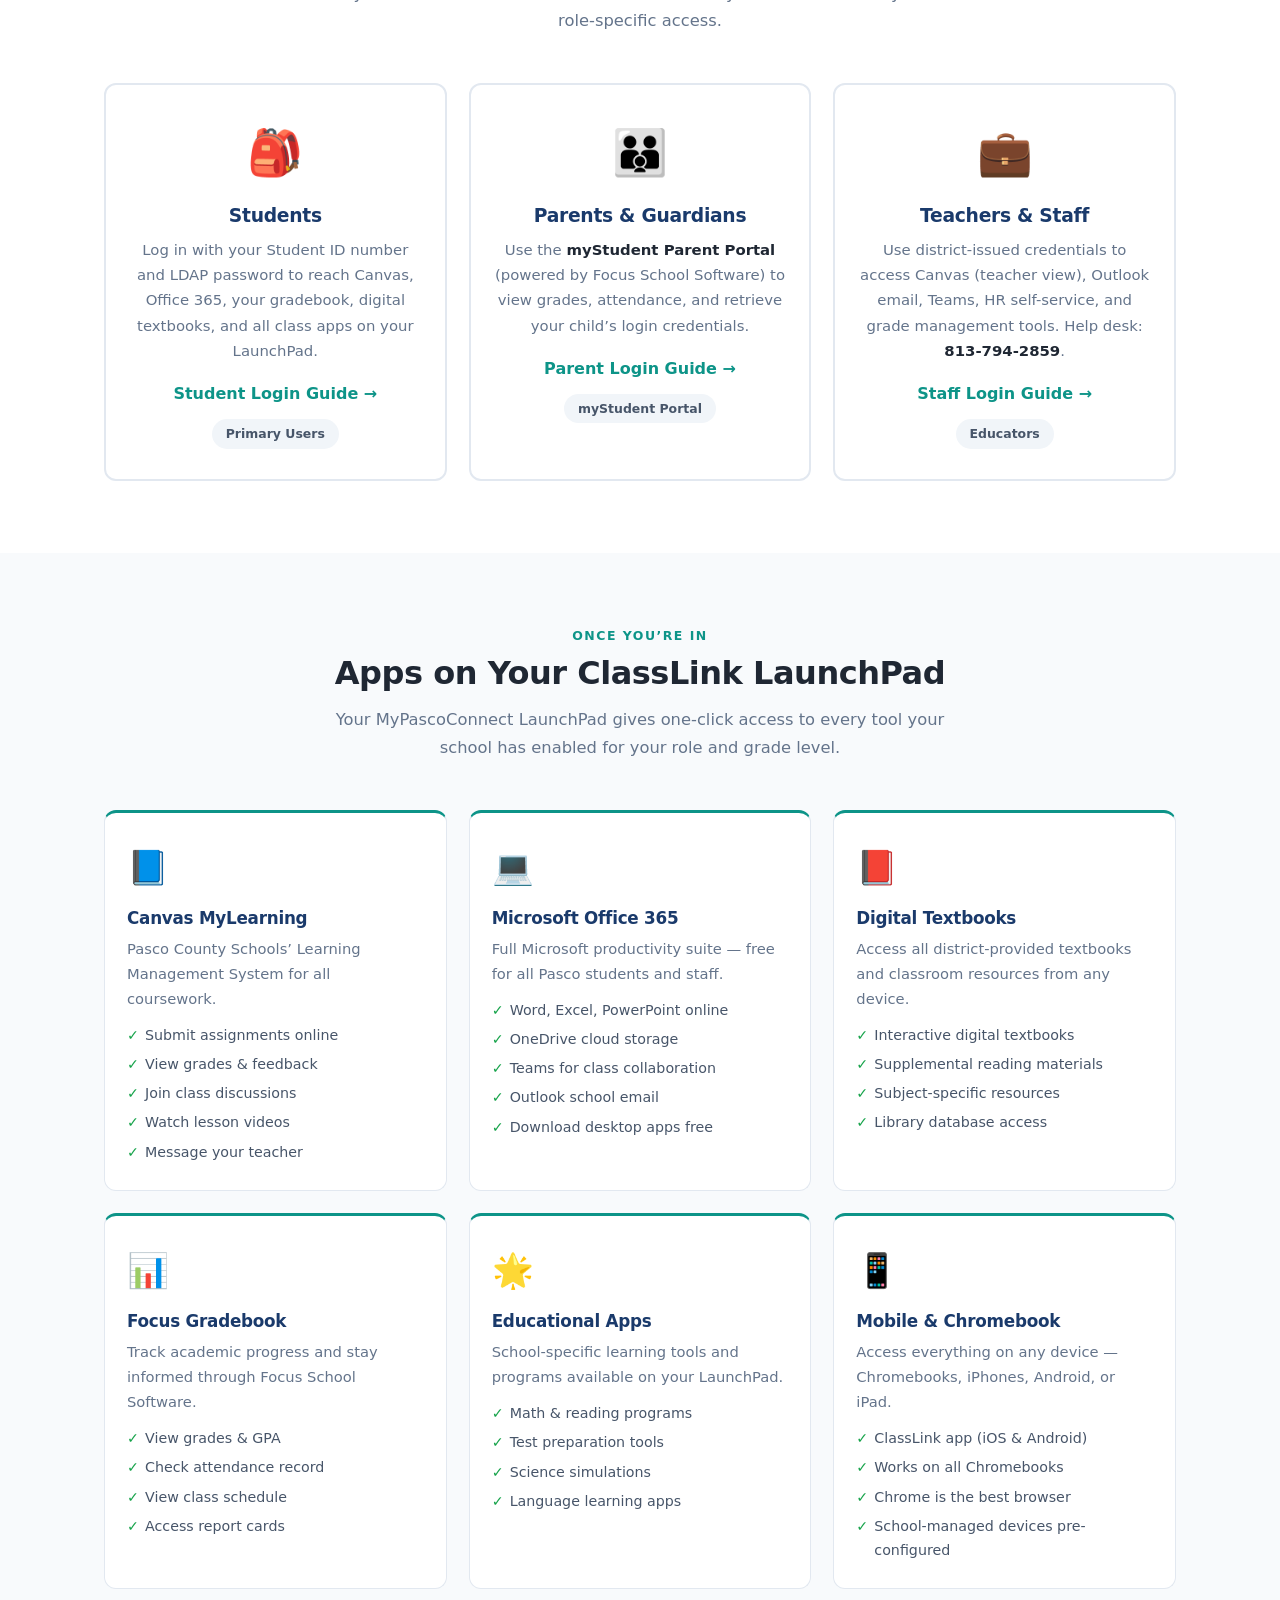
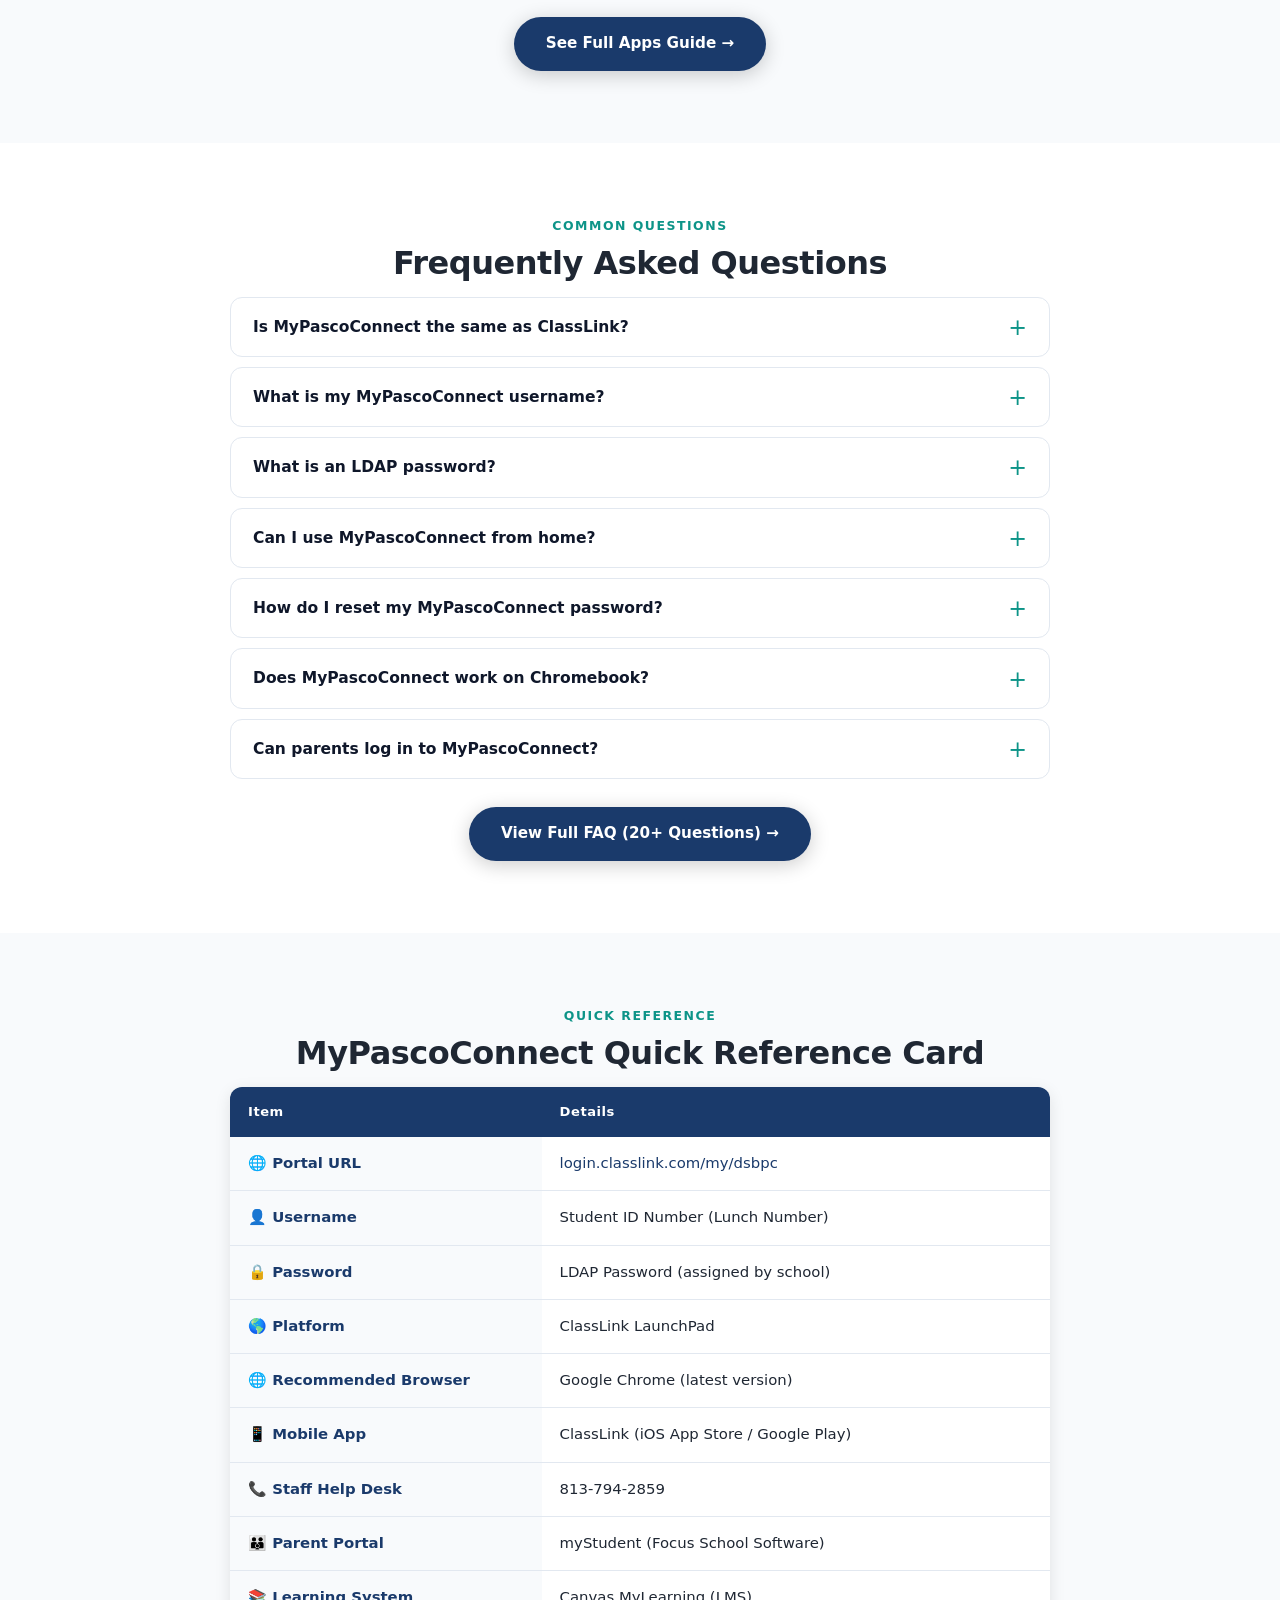
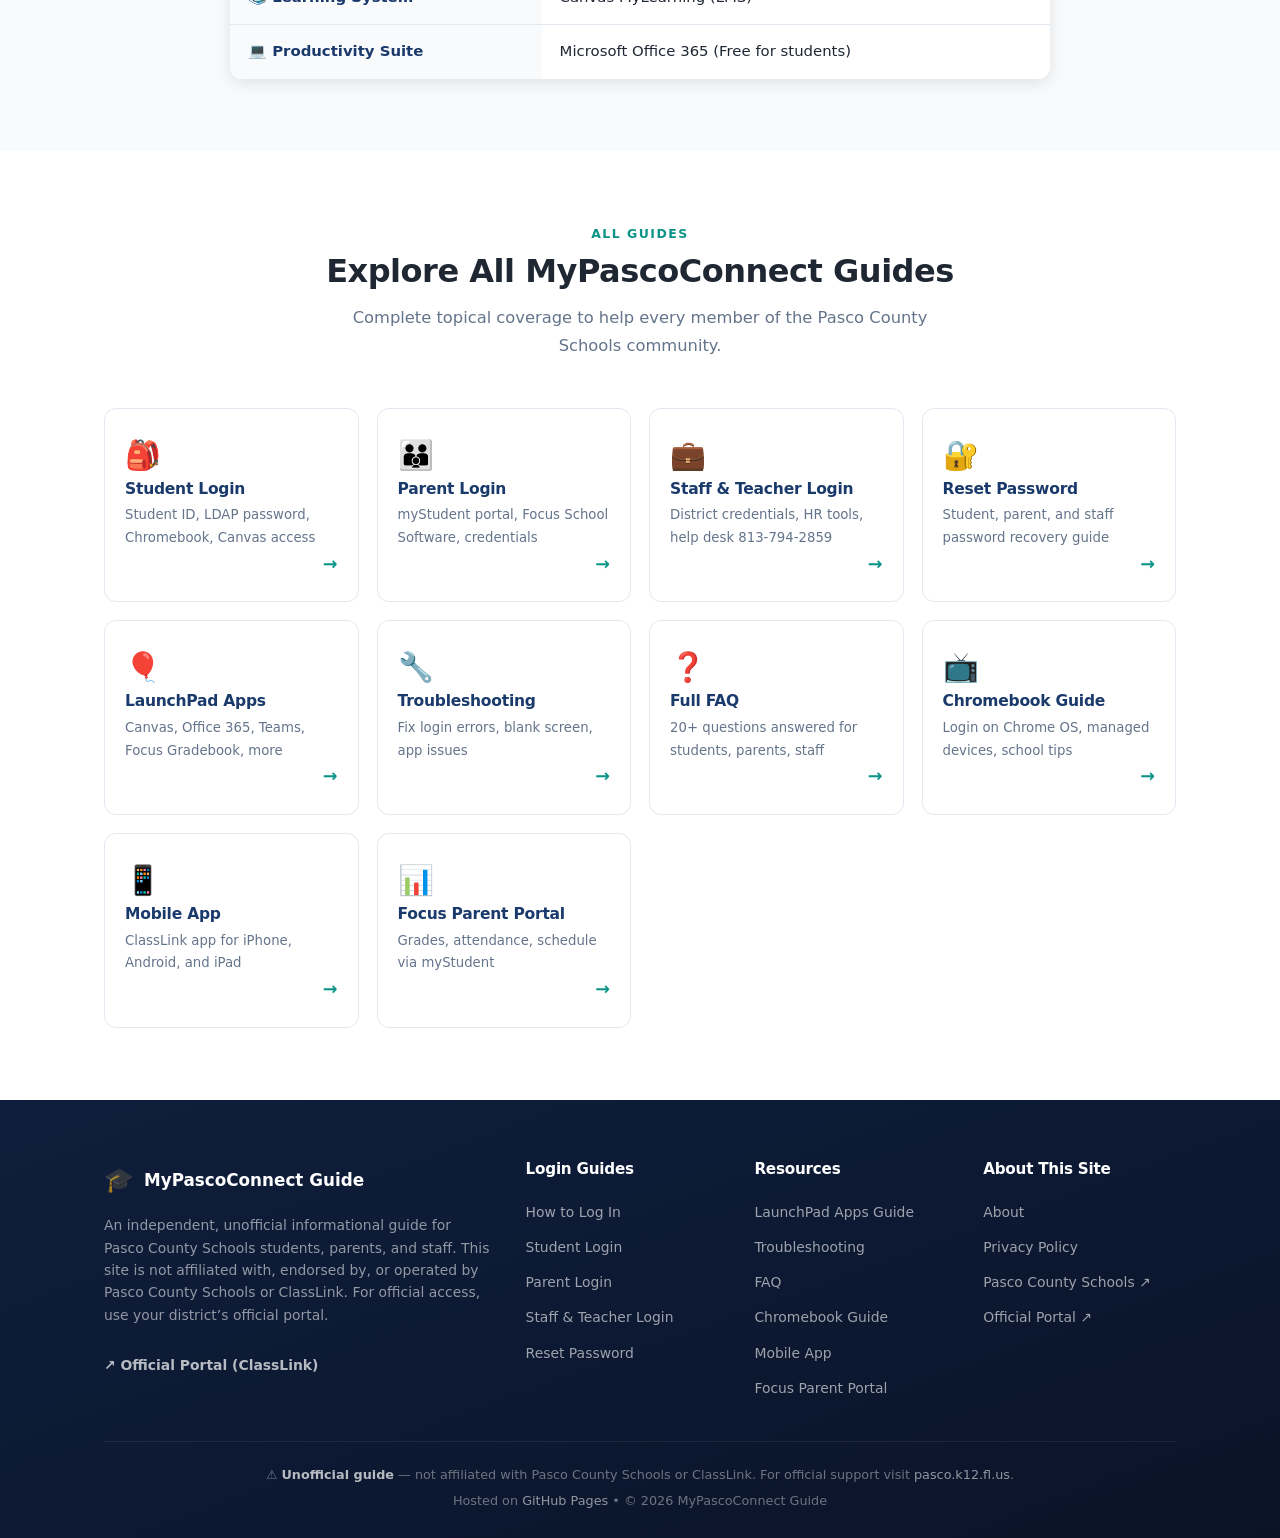
==== commit 4a9826e1: "feat: complete SEO overhaul — 12 new pages, schema, sitemap, robots.txt - Rebuilt index.html with Ho" ====
--- a/index.html
+++ b/index.html
@@ -1,153 +1,408 @@
 ﻿<!DOCTYPE html>
 <html lang="en">
 <head>
-  <meta charset="UTF-8" />
-  <meta name="viewport" content="width=device-width, initial-scale=1.0" />
-  <meta name="description" content="Complete guide to MyPascoConnect login for Pasco County Schools students, parents, and staff. Step-by-step instructions, troubleshooting tips, and resource overview." />
-  <meta name="keywords" content="MyPascoConnect, Pasco County Schools, student login, Canvas, MyLearning, Office 365, LaunchPad, LDAP password" />
-  <meta name="author" content="MyPascoConnect Guide" />
-  <meta property="og:title" content="MyPascoConnect Login Guide" />
-  <meta property="og:description" content="Step-by-step guide to log in and use MyPascoConnect — the Pasco County Schools student portal." />
-  <meta property="og:type" content="website" />
-  <title>MyPascoConnect Login Guide | Pasco County Schools</title>
-  <link rel="stylesheet" href="assets/css/style.css" />
+<meta charset="UTF-8"/>
+<meta name="viewport" content="width=device-width,initial-scale=1"/>
+<meta name="description" content="Step-by-step guide to log in to MyPascoConnect — the Pasco County Schools ClassLink LaunchPad portal for students, parents, and staff. Password help, apps, Chromebook, troubleshooting. Unofficial guide."/>
+<meta name="keywords" content="MyPascoConnect login, Pasco County Schools portal, ClassLink LaunchPad, student login, parent portal, LDAP password, Canvas MyLearning"/>
+<meta name="robots" content="index,follow,max-image-preview:large"/>
+<meta name="author" content="MyPascoConnect Guide"/>
+<link rel="canonical" href="https://thisaliraza.github.io/mypascoconnect/"/>
+<meta property="og:type" content="website"/>
+<meta property="og:title" content="MyPascoConnect Login Guide 2026 | Pasco County Schools SSO Portal"/>
+<meta property="og:description" content="Step-by-step guide to log in to MyPascoConnect — the Pasco County Schools ClassLink LaunchPad portal for students, parents, and staff."/>
+<meta property="og:url" content="https://thisaliraza.github.io/mypascoconnect/"/>
+<meta property="og:site_name" content="MyPascoConnect Guide"/>
+<meta name="twitter:card" content="summary_large_image"/>
+<meta name="twitter:title" content="MyPascoConnect Login Guide 2026 | Pasco County Schools"/>
+<meta name="twitter:description" content="Step-by-step guide to log in to MyPascoConnect — ClassLink LaunchPad for Pasco County Schools students, parents and staff."/>
+<title>MyPascoConnect Login Guide 2026 | Pasco County Schools SSO Portal</title>
+<link rel="stylesheet" href="./assets/css/style.css"/>
+<script type="application/ld+json">
+{"@context":"https://schema.org","@graph":[
+{"@type":"WebSite","@id":"https://thisaliraza.github.io/mypascoconnect/#website","url":"https://thisaliraza.github.io/mypascoconnect/","name":"MyPascoConnect Guide","description":"Independent guide to the MyPascoConnect ClassLink portal for Pasco County Schools.","inLanguage":"en-US"},
+{"@type":"Organization","@id":"https://thisaliraza.github.io/mypascoconnect/#org","name":"MyPascoConnect Guide","url":"https://thisaliraza.github.io/mypascoconnect/"},
+{"@type":"HowTo","name":"How to Log In to MyPascoConnect","description":"Step-by-step guide for Pasco County Schools students and staff to sign in to the MyPascoConnect ClassLink portal.","step":[
+{"@type":"HowToStep","position":1,"name":"Open Google Chrome","text":"Launch Google Chrome (recommended) or any modern browser on your Chromebook, laptop, tablet, or phone."},
+{"@type":"HowToStep","position":2,"name":"Go to the Official Portal","text":"Navigate to the Pasco County Schools ClassLink portal at login.classlink.com/my/dsbpc in your browser address bar."},
+{"@type":"HowToStep","position":3,"name":"Click Sign In","text":"On the landing page, click the Sign in to MyPascoConnect button to reach the login screen."},
+{"@type":"HowToStep","position":4,"name":"Enter Your Credentials","text":"Type your Student ID number (also called your lunch number) as the username, and your school-assigned LDAP password."},
+{"@type":"HowToStep","position":5,"name":"Access Your LaunchPad","text":"After successful login your personalized ClassLink LaunchPad loads, showing app tiles for Canvas MyLearning, Office 365, Teams, and more."}]},
+{"@type":"FAQPage","mainEntity":[
+{"@type":"Question","name":"What is MyPascoConnect?","acceptedAnswer":{"@type":"Answer","text":"MyPascoConnect is the Single Sign-On (SSO) portal for Pasco County Schools in Florida, built on the ClassLink platform. One login gives students, teachers and staff access to Canvas MyLearning, Microsoft Office 365, Teams, digital textbooks, Focus Gradebook, and more."}},
+{"@type":"Question","name":"What is my MyPascoConnect username?","acceptedAnswer":{"@type":"Answer","text":"Students use their Student ID number — also called their lunch number — as their username. Teachers and staff use their district-issued account credentials."}},
+{"@type":"Question","name":"How do I reset my MyPascoConnect password?","acceptedAnswer":{"@type":"Answer","text":"Students should ask their teacher to reset their LDAP password. Parents can find student credentials through the myStudent parent portal. Staff should call the Pasco tech help desk at 813-794-2859."}},
+{"@type":"Question","name":"Does MyPascoConnect work on Chromebook?","acceptedAnswer":{"@type":"Answer","text":"Yes. Chromebooks with Google Chrome are the most common student devices in Pasco County Schools. MyPascoConnect and all LaunchPad apps work fully in the Chrome browser."}},
+{"@type":"Question","name":"What apps are on the MyPascoConnect LaunchPad?","acceptedAnswer":{"@type":"Answer","text":"Your LaunchPad may include Canvas MyLearning, Microsoft Office 365, Microsoft Teams, OneDrive, Focus Gradebook, myStudent, digital textbooks, and other district-approved educational apps depending on your school and role."}},
+{"@type":"Question","name":"Can parents log in to MyPascoConnect?","acceptedAnswer":{"@type":"Answer","text":"Parents use a separate portal called myStudent, powered by Focus School Software. It is distinct from the student MyPascoConnect ClassLink portal and allows parents to view grades, attendance, schedule, and retrieve student login credentials."}},
+{"@type":"Question","name":"Is MyPascoConnect the same as ClassLink?","acceptedAnswer":{"@type":"Answer","text":"Yes. MyPascoConnect is Pasco County Schools' branded name for their ClassLink LaunchPad deployment. ClassLink is the underlying SSO platform that powers the portal."}}]}
+]}
+</script>
 </head>
 <body>
-  <header class="hero">
-    <nav class="navbar">
-      <div class="logo"><span class="logo-icon">🎓</span><span class="logo-text">MyPascoConnect Guide</span></div>
+<a class="skip-link" href="#main">Skip to main content</a>
+
+<!-- NAVBAR -->
+<header class="navbar" role="banner">
+  <div class="nav-inner">
+    <a class="logo" href="./index.html" aria-label="MyPascoConnect Guide Home">
+      <span class="logo-icon" aria-hidden="true">&#127891;</span>
+      <span class="logo-text">MyPascoConnect Guide<span>Unofficial Help Site</span></span>
+    </a>
+    <nav aria-label="Main navigation">
       <ul class="nav-links">
-        <li><a href="#how-to-login">Login Steps</a></li>
-        <li><a href="#features">Features</a></li>
-        <li><a href="#troubleshooting">Help</a></li>
-        <li><a href="#faq">FAQ</a></li>
-        <li><a href="https://mypascoconnect.pasco.k12.fl.us/" target="_blank" rel="noopener" class="btn-nav">Open Portal</a></li>
+        <li><a href="./index.html">Home</a></li>
+        <li><a href="./student-login.html">Student Login</a></li>
+        <li><a href="./parent-login.html">Parent Login</a></li>
+        <li><a href="./staff-login.html">Staff Login</a></li>
+        <li><a href="./reset-password.html">Reset Password</a></li>
+        <li><a href="./apps.html">Apps</a></li>
+        <li><a href="./troubleshooting.html">Help</a></li>
+        <li><a href="./faq.html">FAQ</a></li>
+        <li><a href="https://login.classlink.com/my/dsbpc" class="btn-portal" target="_blank" rel="nofollow noopener">Official Portal &#8599;</a></li>
       </ul>
-      <button class="hamburger" aria-label="Toggle navigation">&#9776;</button>
     </nav>
-    <div class="hero-content">
-      <div class="badge">Pasco County Schools Resource Guide</div>
-      <h1>MyPascoConnect <span class="highlight">Login Guide</span></h1>
-      <p class="hero-sub">Everything students, parents, and staff need to access the Pasco County Schools single sign-on portal.</p>
-      <div class="hero-actions">
-        <a href="https://mypascoconnect.pasco.k12.fl.us/" target="_blank" rel="noopener" class="btn-primary">Go to Portal</a>
-        <a href="#how-to-login" class="btn-secondary">View Login Guide</a>
-      </div>
-    </div>
-    <div class="hero-cards">
-      <div class="stat-card"><span class="stat-num">1</span><span class="stat-label">Single Login</span></div>
-      <div class="stat-card"><span class="stat-num">10+</span><span class="stat-label">Apps and Tools</span></div>
-      <div class="stat-card"><span class="stat-num">24/7</span><span class="stat-label">Access Anywhere</span></div>
-    </div>
-  </header>
-  <main>
-    <section class="section" id="about">
-      <div class="container">
-        <h2 class="section-title">What is MyPascoConnect?</h2>
-        <p class="section-desc"><strong>MyPascoConnect</strong> is the official Single Sign-On (SSO) portal for Pasco County Schools in Florida. It gives students, teachers, and staff secure access to all their digital learning tools from one personalized dashboard called the <em>LaunchPad</em>.</p>
-        <div class="cards-grid">
-          <div class="card"><div class="card-icon">🔑</div><h3>One Login</h3><p>Log in once and access every school application without remembering multiple passwords.</p></div>
-          <div class="card"><div class="card-icon">📚</div><h3>Learning Tools</h3><p>Direct access to Canvas (MyLearning), digital textbooks, library resources, and more.</p></div>
-          <div class="card"><div class="card-icon">💼</div><h3>Microsoft 365</h3><p>Full Office 365 suite available in-browser and for download at home.</p></div>
-          <div class="card"><div class="card-icon">📱</div><h3>Any Device</h3><p>Works on Chromebooks, tablets, phones, and desktops with any modern browser.</p></div>
-        </div>
-      </div>
-    </section>
-    <section class="section section-alt" id="how-to-login">
-      <div class="container">
-        <h2 class="section-title">Step-by-Step Login Guide</h2>
-        <p class="section-desc">Follow these steps to log in to your MyPascoConnect account.</p>
-        <div class="steps">
-          <div class="step"><div class="step-num">1</div><div class="step-body"><h3>Open a Web Browser</h3><p>Launch <strong>Google Chrome</strong> (recommended) on your device. Make sure your browser is up to date for the best experience.</p></div></div>
-          <div class="step"><div class="step-num">2</div><div class="step-body"><h3>Navigate to the Portal</h3><p>In the address bar, go to: <a href="https://mypascoconnect.pasco.k12.fl.us/" target="_blank" rel="noopener" class="link-box">mypascoconnect.pasco.k12.fl.us</a></p></div></div>
-          <div class="step"><div class="step-num">3</div><div class="step-body"><h3>Click "Sign in to myPascoConnect"</h3><p>On the portal landing page, click the large <strong>"Sign in to myPascoConnect"</strong> button to proceed to the login screen.</p></div></div>
-          <div class="step"><div class="step-num">4</div><div class="step-body"><h3>Enter Your Credentials</h3><div class="credentials-box"><div class="cred-item"><span class="cred-label">Username</span><span class="cred-value">Your <strong>Student ID Number</strong> (also your lunch number)</span></div><div class="cred-item"><span class="cred-label">Password</span><span class="cred-value">Your assigned <strong>LDAP password</strong></span></div></div><p class="tip">First-time users receive their LDAP password from their teacher or school.</p></div></div>
-          <div class="step"><div class="step-num">5</div><div class="step-body"><h3>Access Your LaunchPad</h3><p>After a successful login you will be taken to your personalized <strong>LaunchPad</strong> — your dashboard of all available apps. Click any icon to launch that tool instantly.</p></div></div>
-          <div class="step alt-step"><div class="step-num alt">QR</div><div class="step-body"><h3>QR Badge Login (At School)</h3><p>If your school provided a <strong>QR badge</strong>, you can scan it at school devices to log in instantly — no typing required.</p></div></div>
-        </div>
-      </div>
-    </section>
-    <section class="section" id="features">
-      <div class="container">
-        <h2 class="section-title">What You Can Do on MyPascoConnect</h2>
-        <p class="section-desc">Once logged in your LaunchPad gives you access to a full suite of educational tools.</p>
-        <div class="features-grid">
-          <div class="feature-card"><div class="feature-icon canvas">📖</div><h3>Canvas (MyLearning)</h3><p>Access all your courses, assignments, grades, and materials through Pasco's Learning Management System.</p><ul><li>Submit assignments online</li><li>View grades and feedback</li><li>Join class discussions</li><li>Watch course videos</li></ul></div>
-          <div class="feature-card"><div class="feature-icon office">💻</div><h3>Microsoft Office 365</h3><p>Full Microsoft productivity suite available in the browser and downloadable to your home computer.</p><ul><li>Word, Excel, PowerPoint</li><li>OneDrive cloud storage</li><li>Teams for collaboration</li><li>Outlook email access</li></ul></div>
-          <div class="feature-card"><div class="feature-icon books">📕</div><h3>Digital Textbooks</h3><p>Access all district-provided digital textbooks and classroom resources from anywhere with internet.</p><ul><li>Interactive digital textbooks</li><li>Supplemental reading materials</li><li>Subject-specific resources</li><li>Library access</li></ul></div>
-          <div class="feature-card"><div class="feature-icon dash">🚀</div><h3>Personalized LaunchPad</h3><p>Your custom home dashboard that shows apps relevant to your grade level, classes, and role.</p><ul><li>One-click app launch</li><li>Role-based access</li><li>Organized app icons</li><li>Quick navigation</li></ul></div>
-          <div class="feature-card"><div class="feature-icon edu">🎯</div><h3>Educational Software</h3><p>Access specialized learning applications and educational tools provided by Pasco County Schools.</p><ul><li>Math and reading programs</li><li>Test preparation tools</li><li>Science simulations</li><li>Language learning apps</li></ul></div>
-          <div class="feature-card"><div class="feature-icon parent">👨‍👩‍👧</div><h3>Parent Portal (myStudent)</h3><p>Parents can log in to the myStudent portal to view grades, attendance, and retrieve student login info.</p><ul><li>View grades and attendance</li><li>Retrieve student credentials</li><li>School communications</li><li>Update contact info</li></ul></div>
-        </div>
-      </div>
-    </section>
-    <section class="section section-alt" id="troubleshooting">
-      <div class="container">
-        <h2 class="section-title">Troubleshooting and Help</h2>
-        <p class="section-desc">Having trouble logging in? Here are the most common issues and how to fix them.</p>
-        <div class="trouble-list">
-          <details class="trouble-item"><summary>Forgot my password</summary><div class="trouble-body"><p><strong>Students:</strong> Ask your classroom teacher to reset your LDAP password.</p><p><strong>Parents:</strong> Log into the myStudent parent portal to retrieve or reset your child's credentials.</p><p><strong>Staff:</strong> Call the tech help desk at <strong>813-794-2859</strong>.</p></div></details>
-          <details class="trouble-item"><summary>Don't know my username</summary><div class="trouble-body"><p>Your username is your <strong>Student ID Number</strong> (also your lunch number). Find it on your student ID card, report card, or by asking your teacher.</p></div></details>
-          <details class="trouble-item"><summary>The page won't load</summary><div class="trouble-body"><ul><li>Refresh the page (F5 or Ctrl+R)</li><li>Clear your browser cache and cookies</li><li>Switch to Google Chrome</li><li>Disable browser extensions</li><li>Try incognito/private window</li></ul></div></details>
-          <details class="trouble-item"><summary>Can't log in on mobile</summary><div class="trouble-body"><p>Try Chrome on Android or Safari on iOS. Make sure your browser and OS are up to date.</p></div></details>
-          <details class="trouble-item"><summary>Account locked or access denied</summary><div class="trouble-body"><p>Wait 15–30 minutes and try again. Contact your teacher or call <strong>813-794-2859</strong>.</p></div></details>
-          <details class="trouble-item"><summary>An app in my LaunchPad is not working</summary><div class="trouble-body"><ul><li>Log out and back in to refresh your session</li><li>Try a different browser</li><li>Clear cookies for that app's domain</li><li>Contact your teacher or school IT</li></ul></div></details>
-        </div>
-        <div class="contact-box">
-          <h3>Still Need Help?</h3>
-          <div class="contact-grid">
-            <div class="contact-item"><span class="contact-icon">☎️</span><div><strong>Tech Help Desk</strong><p>813-794-2859</p><small>For teachers and staff</small></div></div>
-            <div class="contact-item"><span class="contact-icon">👩‍🏫</span><div><strong>Your Teacher</strong><p>Ask in class or via email</p><small>For students</small></div></div>
-            <div class="contact-item"><span class="contact-icon">👪</span><div><strong>myStudent Portal</strong><p>Parent access for credentials</p><small>For parents and guardians</small></div></div>
+    <button class="hamburger" aria-label="Toggle navigation" aria-expanded="false">&#9776;</button>
+  </div>
+</header>
+
+<!-- HERO -->
+<section class="hero" aria-labelledby="hero-heading">
+  <div class="hero-content">
+    <p class="badge">Pasco County Schools &#183; Unofficial Guide &#183; 2026</p>
+    <h1 id="hero-heading">MyPascoConnect Login &#8212;<br/><span class="highlight">Pasco County Schools ClassLink Guide</span></h1>
+    <p class="hero-sub">Step-by-step help for students, parents, and staff to sign in to the MyPascoConnect ClassLink LaunchPad portal &#8212; plus apps, password reset, and troubleshooting.</p>
+    <div class="hero-actions">
+      <a href="https://login.classlink.com/my/dsbpc" class="btn-primary" target="_blank" rel="nofollow noopener">Go to Official Portal &#8599;</a>
+      <a href="#guide" class="btn-secondary">View Login Guide &#8595;</a>
+    </div>
+  </div>
+  <div class="hero-stats">
+    <div class="stat-card"><span class="stat-num">1</span><span class="stat-label">Single Login</span></div>
+    <div class="stat-card"><span class="stat-num">10+</span><span class="stat-label">Connected Apps</span></div>
+    <div class="stat-card"><span class="stat-num">24/7</span><span class="stat-label">Access Anywhere</span></div>
+    <div class="stat-card"><span class="stat-num">K&#8211;12</span><span class="stat-label">Pasco County</span></div>
+  </div>
+</section>
+
+<!-- DISCLAIMER -->
+<div class="section" style="padding:20px 0 0">
+  <div class="container">
+    <p class="disclaimer"><strong>Heads up:</strong> This is an <strong>independent, unofficial guide</strong>. It is <strong>not affiliated with, endorsed by, or operated by</strong> Pasco County Schools, ClassLink, or any school district. Always sign in through your district&#8217;s <a href="https://login.classlink.com/my/dsbpc" rel="nofollow noopener" target="_blank">official portal</a> and never share your password.</p>
+  </div>
+</div>
+
+<main id="main">
+
+<!-- WHAT IS MYPASCOCONNECT -->
+<section class="section" id="about" aria-labelledby="about-heading">
+  <div class="container">
+    <p class="eyebrow">What It Is</p>
+    <h2 class="section-title" id="about-heading">What is MyPascoConnect?</h2>
+    <p class="section-desc"><strong>MyPascoConnect</strong> is the official <strong>Single Sign-On (SSO) portal</strong> for Pasco County Schools in Florida, powered by <strong>ClassLink</strong>. One secure login gives students, teachers, and staff access to every digital learning tool they need.</p>
+    <div class="cards-grid">
+      <div class="card"><div class="card-icon">&#128275;</div><h3>One Login</h3><p>Sign in once to your ClassLink LaunchPad and access every school app without separate passwords.</p></div>
+      <div class="card"><div class="card-icon">&#128218;</div><h3>Canvas MyLearning</h3><p>Access assignments, grades, course materials, and class discussions through Pasco&#8217;s LMS.</p></div>
+      <div class="card"><div class="card-icon">&#128187;</div><h3>Microsoft 365</h3><p>Full Office suite online — Word, Excel, PowerPoint, Teams, OneDrive — free for all students.</p></div>
+      <div class="card"><div class="card-icon">&#128241;</div><h3>Any Device</h3><p>Works on Chromebooks, iPhones, Android, tablets, and desktops with Google Chrome.</p></div>
+    </div>
+  </div>
+</section>
+
+<!-- HOW TO LOG IN -->
+<section class="section section-alt" id="guide" aria-labelledby="guide-heading">
+  <div class="container">
+    <p class="eyebrow">Step by Step</p>
+    <h2 class="section-title" id="guide-heading">How to Log In to MyPascoConnect</h2>
+    <p class="section-desc">Follow these steps to access your ClassLink LaunchPad on any device.</p>
+    <div class="steps" style="max-width:760px;margin:0 auto">
+      <div class="step">
+        <div class="step-num">1</div>
+        <div class="step-body">
+          <h3>Open Google Chrome</h3>
+          <p>Launch <strong>Google Chrome</strong> on your Chromebook, laptop, phone, or tablet. Chrome is the recommended browser for the best compatibility with ClassLink and all LaunchPad apps.</p>
+        </div>
+      </div>
+      <div class="step">
+        <div class="step-num">2</div>
+        <div class="step-body">
+          <h3>Go to the Official Portal</h3>
+          <p>In the address bar, navigate to the Pasco County Schools ClassLink portal:</p>
+          <a href="https://login.classlink.com/my/dsbpc" class="link-box" target="_blank" rel="nofollow noopener">&#127760; login.classlink.com/my/dsbpc</a>
+        </div>
+      </div>
+      <div class="step">
+        <div class="step-num">3</div>
+        <div class="step-body">
+          <h3>Click &#8220;Sign In to MyPascoConnect&#8221;</h3>
+          <p>On the portal landing page, click the large <strong>Sign in to MyPascoConnect</strong> button to reach the credential entry screen.</p>
+        </div>
+      </div>
+      <div class="step">
+        <div class="step-num">4</div>
+        <div class="step-body">
+          <h3>Enter Your Username and Password</h3>
+          <div class="credentials-box">
+            <div class="cred-item"><span class="cred-label">&#128100; Username</span><span class="cred-value">Your <strong>Student ID Number</strong> (also called your lunch number — usually 6&#8211;7 digits)</span></div>
+            <div class="cred-item"><span class="cred-label">&#128274; Password</span><span class="cred-value">Your school-assigned <strong>LDAP password</strong> (ask your teacher if unknown)</span></div>
           </div>
-        </div>
-      </div>
-    </section>
-    <section class="section" id="faq">
-      <div class="container">
-        <h2 class="section-title">Frequently Asked Questions</h2>
-        <div class="faq-list">
-          <details class="faq-item"><summary>Is MyPascoConnect free to use?</summary><p>Yes! MyPascoConnect is provided at no cost to all Pasco County Schools students, teachers, and staff.</p></details>
-          <details class="faq-item"><summary>Can I use MyPascoConnect at home?</summary><p>Absolutely. The portal is accessible 24/7 from any device with an internet connection.</p></details>
-          <details class="faq-item"><summary>What is an LDAP password?</summary><p>LDAP is the system Pasco County Schools uses to manage user accounts. Your LDAP password is assigned by the school. If you don't know yours, ask your teacher.</p></details>
-          <details class="faq-item"><summary>What is the LaunchPad?</summary><p>The LaunchPad is your personalized home dashboard inside MyPascoConnect. After logging in you'll see app icons for all your educational tools. Click any icon to go to that app without a separate login.</p></details>
-          <details class="faq-item"><summary>Can parents log in using the same portal?</summary><p>Parents use a separate portal called <strong>myStudent</strong> to view grades, attendance, and retrieve student credentials.</p></details>
-          <details class="faq-item"><summary>Does MyPascoConnect work on Chromebooks?</summary><p>Yes. Chromebooks with Google Chrome work great with MyPascoConnect and most LaunchPad apps.</p></details>
-          <details class="faq-item"><summary>How do I change my password?</summary><p>Students cannot change their LDAP password on their own. Ask your teacher or call the help desk at 813-794-2859.</p></details>
-        </div>
-      </div>
-    </section>
-    <section class="section section-alt quick-ref" id="quick-reference">
-      <div class="container">
-        <h2 class="section-title">Quick Reference Card</h2>
-        <div class="ref-table-wrap">
-          <table class="ref-table">
-            <thead><tr><th>Item</th><th>Details</th></tr></thead>
-            <tbody>
-              <tr><td>Portal URL</td><td><a href="https://mypascoconnect.pasco.k12.fl.us/" target="_blank" rel="noopener">mypascoconnect.pasco.k12.fl.us</a></td></tr>
-              <tr><td>Username</td><td>Student ID Number (Lunch Number)</td></tr>
-              <tr><td>Password</td><td>LDAP Password (assigned by school)</td></tr>
-              <tr><td>Recommended Browser</td><td>Google Chrome (latest version)</td></tr>
-              <tr><td>Help Desk Phone</td><td>813-794-2859 (staff/teachers)</td></tr>
-              <tr><td>Parent Portal</td><td>myStudent Portal</td></tr>
-              <tr><td>Learning System</td><td>Canvas (MyLearning)</td></tr>
-              <tr><td>Productivity Suite</td><td>Microsoft Office 365</td></tr>
-            </tbody>
-          </table>
-        </div>
-      </div>
-    </section>
-  </main>
-  <footer class="footer">
-    <div class="container">
-      <div class="footer-grid">
-        <div class="footer-col"><span class="logo-icon">🎓</span><strong>MyPascoConnect Guide</strong><p>An unofficial community guide to help Pasco County Schools students, parents, and staff get the most out of MyPascoConnect.</p></div>
-        <div class="footer-col"><strong>Quick Links</strong><ul><li><a href="#how-to-login">Login Steps</a></li><li><a href="#features">Features</a></li><li><a href="#troubleshooting">Troubleshooting</a></li><li><a href="#faq">FAQ</a></li></ul></div>
-        <div class="footer-col"><strong>Official Links</strong><ul><li><a href="https://mypascoconnect.pasco.k12.fl.us/" target="_blank" rel="noopener">MyPascoConnect Portal</a></li><li><a href="https://www.pasco.k12.fl.us/" target="_blank" rel="noopener">Pasco County Schools</a></li></ul></div>
-      </div>
-      <div class="footer-bottom"><p>This is an <strong>unofficial guide site</strong> — not affiliated with or endorsed by Pasco County Schools. For official support, visit <a href="https://www.pasco.k12.fl.us/" target="_blank" rel="noopener">pasco.k12.fl.us</a>.</p><p>Hosted on GitHub Pages.</p></div>
-    </div>
-  </footer>
-  <script src="assets/js/main.js"></script>
+          <div class="box box-tip" style="margin-top:14px">&#128161; <strong>First time?</strong> Your school will provide a temporary LDAP password. You may be prompted to change it on first login.</div>
+        </div>
+      </div>
+      <div class="step">
+        <div class="step-num">5</div>
+        <div class="step-body">
+          <h3>Access Your ClassLink LaunchPad</h3>
+          <p>After a successful login, your personalized <strong>ClassLink LaunchPad</strong> loads. Click any app tile &#8212; Canvas, Office 365, Teams &#8212; to open it instantly with no extra login required.</p>
+        </div>
+      </div>
+      <div class="step">
+        <div class="step-num alt">QR</div>
+        <div class="step-body">
+          <h3>QR Badge Login (At School)</h3>
+          <p>Some Pasco County Schools issue <strong>QR badge cards</strong>. Scan yours at a school device to log in instantly without typing.</p>
+        </div>
+      </div>
+    </div>
+    <div style="text-align:center;margin-top:28px">
+      <a href="https://login.classlink.com/my/dsbpc" class="btn-primary" style="display:inline-block;background:var(--navy);color:#fff" target="_blank" rel="nofollow noopener">Go to Official Portal &#8599;</a>
+    </div>
+  </div>
+</section>
+
+<!-- WHO USES IT -->
+<section class="section" id="roles" aria-labelledby="roles-heading">
+  <div class="container">
+    <p class="eyebrow">Who Uses It</p>
+    <h2 class="section-title" id="roles-heading">Students, Parents &amp; Staff</h2>
+    <p class="section-desc">MyPascoConnect serves the entire Pasco County Schools community with role-specific access.</p>
+    <div class="roles-grid">
+      <div class="role-card student">
+        <div class="role-icon">&#127890;</div>
+        <h3>Students</h3>
+        <p>Log in with your Student ID number and LDAP password to reach Canvas, Office 365, your gradebook, digital textbooks, and all class apps on your LaunchPad.</p>
+        <a href="./student-login.html" style="display:inline-block;margin-bottom:12px;color:var(--teal);font-weight:700">Student Login Guide &#8594;</a><br/>
+        <span class="role-badge">Primary Users</span>
+      </div>
+      <div class="role-card parent">
+        <div class="role-icon">&#128106;</div>
+        <h3>Parents &amp; Guardians</h3>
+        <p>Use the <strong>myStudent Parent Portal</strong> (powered by Focus School Software) to view grades, attendance, and retrieve your child&#8217;s login credentials.</p>
+        <a href="./parent-login.html" style="display:inline-block;margin-bottom:12px;color:var(--teal);font-weight:700">Parent Login Guide &#8594;</a><br/>
+        <span class="role-badge">myStudent Portal</span>
+      </div>
+      <div class="role-card teacher">
+        <div class="role-icon">&#128188;</div>
+        <h3>Teachers &amp; Staff</h3>
+        <p>Use district-issued credentials to access Canvas (teacher view), Outlook email, Teams, HR self-service, and grade management tools. Help desk: <strong>813-794-2859</strong>.</p>
+        <a href="./staff-login.html" style="display:inline-block;margin-bottom:12px;color:var(--teal);font-weight:700">Staff Login Guide &#8594;</a><br/>
+        <span class="role-badge">Educators</span>
+      </div>
+    </div>
+  </div>
+</section>
+
+<!-- APPS -->
+<section class="section section-alt" id="apps" aria-labelledby="apps-heading">
+  <div class="container">
+    <p class="eyebrow">Once You&#8217;re In</p>
+    <h2 class="section-title" id="apps-heading">Apps on Your ClassLink LaunchPad</h2>
+    <p class="section-desc">Your MyPascoConnect LaunchPad gives one-click access to every tool your school has enabled for your role and grade level.</p>
+    <div class="features-grid">
+      <div class="feature-card">
+        <div class="feature-icon">&#128216;</div>
+        <h3>Canvas MyLearning</h3>
+        <p>Pasco County Schools&#8217; Learning Management System for all coursework.</p>
+        <ul><li>Submit assignments online</li><li>View grades &amp; feedback</li><li>Join class discussions</li><li>Watch lesson videos</li><li>Message your teacher</li></ul>
+      </div>
+      <div class="feature-card">
+        <div class="feature-icon">&#128187;</div>
+        <h3>Microsoft Office 365</h3>
+        <p>Full Microsoft productivity suite &#8212; free for all Pasco students and staff.</p>
+        <ul><li>Word, Excel, PowerPoint online</li><li>OneDrive cloud storage</li><li>Teams for class collaboration</li><li>Outlook school email</li><li>Download desktop apps free</li></ul>
+      </div>
+      <div class="feature-card">
+        <div class="feature-icon">&#128213;</div>
+        <h3>Digital Textbooks</h3>
+        <p>Access all district-provided textbooks and classroom resources from any device.</p>
+        <ul><li>Interactive digital textbooks</li><li>Supplemental reading materials</li><li>Subject-specific resources</li><li>Library database access</li></ul>
+      </div>
+      <div class="feature-card">
+        <div class="feature-icon">&#128202;</div>
+        <h3>Focus Gradebook</h3>
+        <p>Track academic progress and stay informed through Focus School Software.</p>
+        <ul><li>View grades &amp; GPA</li><li>Check attendance record</li><li>View class schedule</li><li>Access report cards</li></ul>
+      </div>
+      <div class="feature-card">
+        <div class="feature-icon">&#127775;</div>
+        <h3>Educational Apps</h3>
+        <p>School-specific learning tools and programs available on your LaunchPad.</p>
+        <ul><li>Math &amp; reading programs</li><li>Test preparation tools</li><li>Science simulations</li><li>Language learning apps</li></ul>
+      </div>
+      <div class="feature-card">
+        <div class="feature-icon">&#128241;</div>
+        <h3>Mobile &amp; Chromebook</h3>
+        <p>Access everything on any device &#8212; Chromebooks, iPhones, Android, or iPad.</p>
+        <ul><li>ClassLink app (iOS &amp; Android)</li><li>Works on all Chromebooks</li><li>Chrome is the best browser</li><li>School-managed devices pre-configured</li></ul>
+      </div>
+    </div>
+    <div style="text-align:center;margin-top:28px">
+      <a href="./apps.html" class="btn-primary" style="display:inline-block;background:var(--navy);color:#fff">See Full Apps Guide &#8594;</a>
+    </div>
+  </div>
+</section>
+
+<!-- FAQ -->
+<section class="section" id="faq" aria-labelledby="faq-heading">
+  <div class="container">
+    <p class="eyebrow">Common Questions</p>
+    <h2 class="section-title" id="faq-heading">Frequently Asked Questions</h2>
+    <div class="accordion-list" style="max-width:820px;margin:0 auto" itemscope itemtype="https://schema.org/FAQPage">
+      <details class="acc-item" itemscope itemprop="mainEntity" itemtype="https://schema.org/Question">
+        <summary itemprop="name">Is MyPascoConnect the same as ClassLink?</summary>
+        <div class="acc-body" itemscope itemprop="acceptedAnswer" itemtype="https://schema.org/Answer">
+          <p itemprop="text">Yes. MyPascoConnect is Pasco County Schools&#8217; branded name for their ClassLink LaunchPad. ClassLink is the underlying Single Sign-On platform. When you log in at the Pasco portal, you are signing in to ClassLink.</p>
+        </div>
+      </details>
+      <details class="acc-item" itemscope itemprop="mainEntity" itemtype="https://schema.org/Question">
+        <summary itemprop="name">What is my MyPascoConnect username?</summary>
+        <div class="acc-body" itemscope itemprop="acceptedAnswer" itemtype="https://schema.org/Answer">
+          <p itemprop="text">Students use their <strong>Student ID number</strong> — also called their lunch number (usually 6&#8211;7 digits). You can find it on your student ID card, report card, or by asking your teacher. Staff use their district email or assigned username.</p>
+        </div>
+      </details>
+      <details class="acc-item" itemscope itemprop="mainEntity" itemtype="https://schema.org/Question">
+        <summary itemprop="name">What is an LDAP password?</summary>
+        <div class="acc-body" itemscope itemprop="acceptedAnswer" itemtype="https://schema.org/Answer">
+          <p itemprop="text">LDAP (Lightweight Directory Access Protocol) is the system Pasco County Schools uses to manage all user accounts on the district network. Your LDAP password is assigned or set by your school. It is not a password you create yourself &#8212; ask your teacher if you do not know yours.</p>
+        </div>
+      </details>
+      <details class="acc-item" itemscope itemprop="mainEntity" itemtype="https://schema.org/Question">
+        <summary itemprop="name">Can I use MyPascoConnect from home?</summary>
+        <div class="acc-body" itemscope itemprop="acceptedAnswer" itemtype="https://schema.org/Answer">
+          <p itemprop="text">Yes. The MyPascoConnect ClassLink portal is available 24 hours a day, 7 days a week from any device with an internet connection. Students can access Canvas, Office 365, and their digital textbooks from home, a library, or anywhere with Wi-Fi.</p>
+        </div>
+      </details>
+      <details class="acc-item" itemscope itemprop="mainEntity" itemtype="https://schema.org/Question">
+        <summary itemprop="name">How do I reset my MyPascoConnect password?</summary>
+        <div class="acc-body" itemscope itemprop="acceptedAnswer" itemtype="https://schema.org/Answer">
+          <p itemprop="text">Students: ask your classroom teacher to reset your LDAP password. Parents: use the myStudent parent portal or contact your child&#8217;s school. Staff: call the Pasco tech help desk at <strong>813-794-2859</strong>. See our <a href="./reset-password.html">full password reset guide</a> for detailed steps.</p>
+        </div>
+      </details>
+      <details class="acc-item" itemscope itemprop="mainEntity" itemtype="https://schema.org/Question">
+        <summary itemprop="name">Does MyPascoConnect work on Chromebook?</summary>
+        <div class="acc-body" itemscope itemprop="acceptedAnswer" itemtype="https://schema.org/Answer">
+          <p itemprop="text">Yes. Chromebooks are the most common student devices in Pasco County Schools. MyPascoConnect and all ClassLink LaunchPad apps work fully in Google Chrome on Chrome OS. See our <a href="./chromebook.html">Chromebook login guide</a>.</p>
+        </div>
+      </details>
+      <details class="acc-item" itemscope itemprop="mainEntity" itemtype="https://schema.org/Question">
+        <summary itemprop="name">Can parents log in to MyPascoConnect?</summary>
+        <div class="acc-body" itemscope itemprop="acceptedAnswer" itemtype="https://schema.org/Answer">
+          <p itemprop="text">Parents use a separate portal called <strong>myStudent</strong>, powered by Focus School Software. It is different from the student MyPascoConnect ClassLink portal. Through myStudent, parents can view grades, attendance, and retrieve student credentials. See our <a href="./parent-login.html">parent login guide</a>.</p>
+        </div>
+      </details>
+    </div>
+    <div style="text-align:center;margin-top:28px">
+      <a href="./faq.html" class="btn-primary" style="display:inline-block;background:var(--navy);color:#fff">View Full FAQ (20+ Questions) &#8594;</a>
+    </div>
+  </div>
+</section>
+
+<!-- QUICK REFERENCE -->
+<section class="section section-alt" id="reference" aria-labelledby="ref-heading">
+  <div class="container">
+    <p class="eyebrow">Quick Reference</p>
+    <h2 class="section-title" id="ref-heading">MyPascoConnect Quick Reference Card</h2>
+    <div class="ref-table-wrap" style="max-width:820px;margin:0 auto">
+      <table class="ref-table">
+        <thead><tr><th>Item</th><th>Details</th></tr></thead>
+        <tbody>
+          <tr><td>&#127760; Portal URL</td><td><a href="https://login.classlink.com/my/dsbpc" rel="nofollow noopener" target="_blank">login.classlink.com/my/dsbpc</a></td></tr>
+          <tr><td>&#128100; Username</td><td>Student ID Number (Lunch Number)</td></tr>
+          <tr><td>&#128274; Password</td><td>LDAP Password (assigned by school)</td></tr>
+          <tr><td>&#127758; Platform</td><td>ClassLink LaunchPad</td></tr>
+          <tr><td>&#127760; Recommended Browser</td><td>Google Chrome (latest version)</td></tr>
+          <tr><td>&#128241; Mobile App</td><td>ClassLink (iOS App Store / Google Play)</td></tr>
+          <tr><td>&#128222; Staff Help Desk</td><td>813-794-2859</td></tr>
+          <tr><td>&#128106; Parent Portal</td><td>myStudent (Focus School Software)</td></tr>
+          <tr><td>&#128218; Learning System</td><td>Canvas MyLearning (LMS)</td></tr>
+          <tr><td>&#128187; Productivity Suite</td><td>Microsoft Office 365 (Free for students)</td></tr>
+        </tbody>
+      </table>
+    </div>
+  </div>
+</section>
+
+<!-- EXPLORE ALL GUIDES -->
+<section class="section" id="explore" aria-labelledby="explore-heading">
+  <div class="container">
+    <p class="eyebrow">All Guides</p>
+    <h2 class="section-title" id="explore-heading">Explore All MyPascoConnect Guides</h2>
+    <p class="section-desc">Complete topical coverage to help every member of the Pasco County Schools community.</p>
+    <div class="explore-grid">
+      <a href="./student-login.html" class="explore-card"><span class="ec-icon">&#127890;</span><h3>Student Login</h3><p>Student ID, LDAP password, Chromebook, Canvas access</p><span class="ec-arrow">&#8594;</span></a>
+      <a href="./parent-login.html" class="explore-card"><span class="ec-icon">&#128106;</span><h3>Parent Login</h3><p>myStudent portal, Focus School Software, credentials</p><span class="ec-arrow">&#8594;</span></a>
+      <a href="./staff-login.html" class="explore-card"><span class="ec-icon">&#128188;</span><h3>Staff &amp; Teacher Login</h3><p>District credentials, HR tools, help desk 813-794-2859</p><span class="ec-arrow">&#8594;</span></a>
+      <a href="./reset-password.html" class="explore-card"><span class="ec-icon">&#128272;</span><h3>Reset Password</h3><p>Student, parent, and staff password recovery guide</p><span class="ec-arrow">&#8594;</span></a>
+      <a href="./apps.html" class="explore-card"><span class="ec-icon">&#127880;</span><h3>LaunchPad Apps</h3><p>Canvas, Office 365, Teams, Focus Gradebook, more</p><span class="ec-arrow">&#8594;</span></a>
+      <a href="./troubleshooting.html" class="explore-card"><span class="ec-icon">&#128295;</span><h3>Troubleshooting</h3><p>Fix login errors, blank screen, app issues</p><span class="ec-arrow">&#8594;</span></a>
+      <a href="./faq.html" class="explore-card"><span class="ec-icon">&#10067;</span><h3>Full FAQ</h3><p>20+ questions answered for students, parents, staff</p><span class="ec-arrow">&#8594;</span></a>
+      <a href="./chromebook.html" class="explore-card"><span class="ec-icon">&#128250;</span><h3>Chromebook Guide</h3><p>Login on Chrome OS, managed devices, school tips</p><span class="ec-arrow">&#8594;</span></a>
+      <a href="./mobile-app.html" class="explore-card"><span class="ec-icon">&#128241;</span><h3>Mobile App</h3><p>ClassLink app for iPhone, Android, and iPad</p><span class="ec-arrow">&#8594;</span></a>
+      <a href="./focus-parent-portal.html" class="explore-card"><span class="ec-icon">&#128202;</span><h3>Focus Parent Portal</h3><p>Grades, attendance, schedule via myStudent</p><span class="ec-arrow">&#8594;</span></a>
+    </div>
+  </div>
+</section>
+
+</main>
+
+<!-- FOOTER -->
+<footer class="footer" role="contentinfo">
+  <div class="container">
+    <div class="footer-grid">
+      <div class="footer-col">
+        <div class="footer-logo"><span class="logo-icon">&#127891;</span><b>MyPascoConnect Guide</b></div>
+        <p>An independent, unofficial informational guide for Pasco County Schools students, parents, and staff. This site is not affiliated with, endorsed by, or operated by Pasco County Schools or ClassLink. For official access, use your district&#8217;s official portal.</p>
+        <a href="https://login.classlink.com/my/dsbpc" rel="nofollow noopener" target="_blank" style="color:rgba(255,255,255,.7);font-size:.87rem;font-weight:600">&#8599; Official Portal (ClassLink)</a>
+      </div>
+      <div class="footer-col">
+        <h4>Login Guides</h4>
+        <ul>
+          <li><a href="./index.html">How to Log In</a></li>
+          <li><a href="./student-login.html">Student Login</a></li>
+          <li><a href="./parent-login.html">Parent Login</a></li>
+          <li><a href="./staff-login.html">Staff &amp; Teacher Login</a></li>
+          <li><a href="./reset-password.html">Reset Password</a></li>
+        </ul>
+      </div>
+      <div class="footer-col">
+        <h4>Resources</h4>
+        <ul>
+          <li><a href="./apps.html">LaunchPad Apps Guide</a></li>
+          <li><a href="./troubleshooting.html">Troubleshooting</a></li>
+          <li><a href="./faq.html">FAQ</a></li>
+          <li><a href="./chromebook.html">Chromebook Guide</a></li>
+          <li><a href="./mobile-app.html">Mobile App</a></li>
+          <li><a href="./focus-parent-portal.html">Focus Parent Portal</a></li>
+        </ul>
+      </div>
+      <div class="footer-col">
+        <h4>About This Site</h4>
+        <ul>
+          <li><a href="./about.html">About</a></li>
+          <li><a href="./privacy-policy.html">Privacy Policy</a></li>
+          <li><a href="https://www.pasco.k12.fl.us/" rel="noopener" target="_blank">Pasco County Schools &#8599;</a></li>
+          <li><a href="https://login.classlink.com/my/dsbpc" rel="nofollow noopener" target="_blank">Official Portal &#8599;</a></li>
+        </ul>
+      </div>
+    </div>
+    <div class="footer-bottom">
+      <p>&#9888; <strong>Unofficial guide</strong> &mdash; not affiliated with Pasco County Schools or ClassLink. For official support visit <a href="https://www.pasco.k12.fl.us/" rel="noopener" target="_blank">pasco.k12.fl.us</a>.</p>
+      <p>Hosted on <a href="https://pages.github.com/" rel="noopener" target="_blank">GitHub Pages</a> &bull; &copy; 2026 MyPascoConnect Guide</p>
+    </div>
+  </div>
+</footer>
+
+<button class="back-to-top" aria-label="Back to top">&#8679;</button>
+<script src="./assets/js/main.js"></script>
 </body>
 </html>
--- a/assets/css/style.css
+++ b/assets/css/style.css
@@ -1,462 +1,408 @@
-﻿/* ============================================================
-   MyPascoConnect Guide — Main Stylesheet
+/* ============================================================
+   MyPascoConnect Guide — Production Stylesheet v2.0
    ============================================================ */
 
-/* ── RESET & VARIABLES ── */
-*, *::before, *::after { box-sizing: border-box; margin: 0; padding: 0; }
-
-:root {
-  --blue:      #1a73e8;
-  --blue-dark: #1557b0;
-  --blue-light:#e8f0fe;
-  --green:     #34a853;
-  --orange:    #fa7b17;
+/* ── RESET & BASE ── */
+*,*::before,*::after{box-sizing:border-box;margin:0;padding:0}
+html{scroll-behavior:smooth;font-size:16px}
+body{font-family:'Segoe UI',system-ui,-apple-system,sans-serif;line-height:1.7;color:#1f2733;background:#fff;-webkit-font-smoothing:antialiased}
+img{max-width:100%;height:auto;display:block}
+a{color:#1a3a6b;text-decoration:none}
+a:hover{text-decoration:underline;color:#0f2550}
+ul,ol{list-style:none}
+h1,h2,h3,h4,h5,h6{font-weight:800;line-height:1.2;letter-spacing:-.015em;color:#1f2733}
+p{margin:0 0 1em}
+strong{color:#1f2733}
+kbd{background:#f1f3f4;border:1px solid #ddd;border-radius:4px;padding:2px 7px;font-size:.85rem;font-family:monospace}
+
+/* ── CSS VARIABLES ── */
+:root{
+  --navy:      #1a3a6b;
+  --navy-dark: #0f2550;
+  --navy-light:#e8f0fe;
+  --teal:      #0d9488;
+  --teal-dark: #0a7a6f;
+  --teal-light:#ccfbf1;
+  --amber:     #f59e0b;
+  --amber-dark:#d97706;
+  --green:     #16a34a;
+  --red:       #dc2626;
   --purple:    #7c3aed;
-  --red:       #ea4335;
-  --gray-50:   #f8f9fa;
-  --gray-100:  #f1f3f4;
-  --gray-200:  #e8eaed;
-  --gray-400:  #9aa0a6;
-  --gray-600:  #5f6368;
-  --gray-800:  #3c4043;
-  --gray-900:  #202124;
+  --gray-50:   #f8fafc;
+  --gray-100:  #f1f5f9;
+  --gray-200:  #e2e8f0;
+  --gray-400:  #94a3b8;
+  --gray-500:  #64748b;
+  --gray-600:  #475569;
+  --gray-800:  #1e293b;
+  --gray-900:  #0f172a;
   --white:     #ffffff;
   --radius:    12px;
-  --shadow:    0 2px 12px rgba(0,0,0,.1);
-  --shadow-lg: 0 8px 32px rgba(0,0,0,.15);
-  --transition: .25s ease;
-  --max-w:     1100px;
-}
-
-html { scroll-behavior: smooth; }
-
-body {
-  font-family: 'Segoe UI', system-ui, -apple-system, sans-serif;
-  font-size: 16px;
-  line-height: 1.65;
-  color: var(--gray-800);
-  background: var(--white);
-}
-
-a { color: var(--blue); text-decoration: none; }
-a:hover { text-decoration: underline; }
-
-ul { list-style: none; }
+  --radius-sm: 8px;
+  --shadow-sm: 0 1px 4px rgba(0,0,0,.08);
+  --shadow:    0 4px 16px rgba(0,0,0,.10);
+  --shadow-lg: 0 12px 40px rgba(0,0,0,.14);
+  --transition:.25s ease;
+  --max-w:     1120px;
+}
 
 /* ── CONTAINER ── */
-.container { max-width: var(--max-w); margin: 0 auto; padding: 0 20px; }
-
-/* ── NAVBAR ── */
-.navbar {
-  display: flex;
-  align-items: center;
-  justify-content: space-between;
-  padding: 16px 24px;
-  max-width: var(--max-w);
-  margin: 0 auto;
-}
-
-.logo { display: flex; align-items: center; gap: 10px; font-size: 1.1rem; font-weight: 700; color: var(--white); }
-.logo-icon { font-size: 1.5rem; }
-
-.nav-links {
-  display: flex;
-  align-items: center;
-  gap: 24px;
-  list-style: none;
-}
-.nav-links a { color: rgba(255,255,255,.9); font-weight: 500; transition: color var(--transition); }
-.nav-links a:hover { color: var(--white); text-decoration: none; }
-
-.btn-nav {
-  background: rgba(255,255,255,.2);
-  padding: 8px 18px;
-  border-radius: 50px;
-  border: 1px solid rgba(255,255,255,.4);
-  transition: background var(--transition);
-}
-.btn-nav:hover { background: rgba(255,255,255,.35); }
-
-.hamburger { display: none; background: none; border: none; color: white; font-size: 1.6rem; cursor: pointer; }
-
-/* ── HERO ── */
-.hero {
-  background: linear-gradient(135deg, #1a73e8 0%, #0d47a1 50%, #7c3aed 100%);
-  padding: 0 0 60px;
-  color: var(--white);
-  position: relative;
-  overflow: hidden;
-}
-.hero::before {
-  content: '';
-  position: absolute;
-  inset: 0;
-  background: url("data:image/svg+xml,%3Csvg width='60' height='60' viewBox='0 0 60 60' xmlns='http://www.w3.org/2000/svg'%3E%3Cg fill='none' fill-rule='evenodd'%3E%3Cg fill='%23ffffff' fill-opacity='0.04'%3E%3Cpath d='M36 34v-4h-2v4h-4v2h4v4h2v-4h4v-2h-4zm0-30V0h-2v4h-4v2h4v4h2V6h4V4h-4zM6 34v-4H4v4H0v2h4v4h2v-4h4v-2H6zM6 4V0H4v4H0v2h4v4h2V6h4V4H6z'/%3E%3C/g%3E%3C/g%3E%3C/svg%3E");
-}
-
-.hero-content {
-  position: relative;
-  text-align: center;
-  padding: 60px 20px 40px;
-  max-width: 760px;
-  margin: 0 auto;
-}
-
-.badge {
-  display: inline-block;
-  background: rgba(255,255,255,.2);
-  border: 1px solid rgba(255,255,255,.35);
-  color: var(--white);
-  padding: 6px 18px;
-  border-radius: 50px;
-  font-size: .85rem;
-  font-weight: 600;
-  letter-spacing: .5px;
-  margin-bottom: 20px;
-}
-
-.hero-content h1 {
-  font-size: clamp(2rem, 5vw, 3.2rem);
-  font-weight: 800;
-  line-height: 1.2;
-  margin-bottom: 20px;
-}
-.highlight { color: #ffd600; }
-
-.hero-sub {
-  font-size: 1.1rem;
-  color: rgba(255,255,255,.85);
-  max-width: 560px;
-  margin: 0 auto 32px;
-}
-
-.hero-actions { display: flex; gap: 16px; justify-content: center; flex-wrap: wrap; }
-
-.btn-primary {
-  background: var(--white);
-  color: var(--blue);
-  padding: 14px 32px;
-  border-radius: 50px;
-  font-weight: 700;
-  font-size: 1rem;
-  transition: transform var(--transition), box-shadow var(--transition);
-  box-shadow: 0 4px 16px rgba(0,0,0,.2);
-}
-.btn-primary:hover { transform: translateY(-2px); box-shadow: 0 8px 24px rgba(0,0,0,.25); text-decoration: none; }
-
-.btn-secondary {
-  background: transparent;
-  color: var(--white);
-  padding: 13px 32px;
-  border-radius: 50px;
-  font-weight: 600;
-  font-size: 1rem;
-  border: 2px solid rgba(255,255,255,.6);
-  transition: background var(--transition), border-color var(--transition);
-}
-.btn-secondary:hover { background: rgba(255,255,255,.15); border-color: var(--white); text-decoration: none; }
-
-/* HERO STAT CARDS */
-.hero-cards {
-  display: flex;
-  justify-content: center;
-  gap: 20px;
-  flex-wrap: wrap;
-  padding: 0 20px;
-  max-width: var(--max-w);
-  margin: 0 auto;
-  position: relative;
-}
-
-.stat-card {
-  background: rgba(255,255,255,.15);
-  backdrop-filter: blur(8px);
-  border: 1px solid rgba(255,255,255,.25);
-  border-radius: var(--radius);
-  padding: 20px 36px;
-  text-align: center;
-  min-width: 140px;
-}
-.stat-num { display: block; font-size: 2.2rem; font-weight: 800; color: var(--white); }
-.stat-label { font-size: .85rem; color: rgba(255,255,255,.8); font-weight: 500; }
-
-/* ── SECTIONS ── */
-.section { padding: 80px 0; }
-.section-alt { background: var(--gray-50); }
-
-.section-title {
-  font-size: clamp(1.5rem, 3vw, 2.1rem);
-  font-weight: 800;
-  color: var(--gray-900);
-  text-align: center;
-  margin-bottom: 16px;
-}
-
-.section-desc {
-  text-align: center;
-  color: var(--gray-600);
-  max-width: 640px;
-  margin: 0 auto 48px;
-  font-size: 1.05rem;
-}
-
-/* ── ABOUT CARDS GRID ── */
-.cards-grid {
-  display: grid;
-  grid-template-columns: repeat(auto-fit, minmax(220px, 1fr));
-  gap: 24px;
-}
-
-.card {
-  background: var(--white);
-  border: 1px solid var(--gray-200);
-  border-radius: var(--radius);
-  padding: 28px 24px;
-  text-align: center;
-  transition: transform var(--transition), box-shadow var(--transition);
-}
-.card:hover { transform: translateY(-4px); box-shadow: var(--shadow-lg); }
-.card-icon { font-size: 2.4rem; margin-bottom: 16px; }
-.card h3 { font-size: 1.1rem; font-weight: 700; color: var(--gray-900); margin-bottom: 10px; }
-.card p { color: var(--gray-600); font-size: .95rem; }
+.container{max-width:var(--max-w);margin:0 auto;padding:0 24px}
+
+/* ── SKIP LINK ── */
+.skip-link{position:absolute;top:-100%;left:0;background:var(--navy);color:#fff;padding:12px 20px;z-index:9999;border-radius:0 0 8px 0}
+.skip-link:focus{top:0}
+
+/* ══════════════════════════════════════
+   NAVIGATION
+══════════════════════════════════════ */
+.navbar{
+  position:sticky;top:0;z-index:100;
+  background:rgba(255,255,255,.97);
+  backdrop-filter:blur(10px);
+  border-bottom:1px solid var(--gray-200);
+  box-shadow:var(--shadow-sm);
+}
+.nav-inner{
+  max-width:var(--max-w);margin:0 auto;
+  display:flex;align-items:center;gap:16px;padding:12px 24px;
+}
+.logo{display:flex;align-items:center;gap:10px;text-decoration:none;margin-right:auto;flex-shrink:0}
+.logo-icon{font-size:1.5rem}
+.logo-text{font-size:1.05rem;font-weight:800;color:var(--navy);white-space:nowrap}
+.logo-text span{display:block;font-size:.7rem;font-weight:600;color:var(--teal);letter-spacing:.06em;text-transform:uppercase}
+.nav-links{display:flex;align-items:center;gap:2px;list-style:none}
+.nav-links>li>a{
+  display:block;padding:8px 11px;font-size:.88rem;font-weight:600;color:var(--gray-600);
+  border-radius:var(--radius-sm);transition:color var(--transition),background var(--transition);white-space:nowrap
+}
+.nav-links>li>a:hover{color:var(--navy);background:var(--navy-light);text-decoration:none}
+.nav-links>li>a.active{color:var(--navy);background:var(--navy-light)}
+.btn-portal{
+  display:inline-flex;align-items:center;gap:6px;
+  background:var(--teal);color:#fff!important;
+  padding:9px 18px;border-radius:50px;font-size:.88rem;font-weight:700;
+  box-shadow:0 2px 8px rgba(13,148,136,.3);transition:background var(--transition),transform var(--transition);
+  white-space:nowrap;flex-shrink:0
+}
+.btn-portal:hover{background:var(--teal-dark);transform:translateY(-1px);text-decoration:none}
+.hamburger{
+  display:none;background:none;border:2px solid var(--navy);
+  border-radius:var(--radius-sm);width:42px;height:42px;
+  cursor:pointer;color:var(--navy);font-size:1.3rem;
+  align-items:center;justify-content:center;flex-shrink:0
+}
+
+/* ── BREADCRUMB ── */
+.breadcrumb{background:var(--gray-50);border-bottom:1px solid var(--gray-200);padding:10px 0;font-size:.83rem;color:var(--gray-500)}
+.breadcrumb ol{display:flex;align-items:center;gap:6px;list-style:none;max-width:var(--max-w);margin:0 auto;padding:0 24px}
+.breadcrumb li+li::before{content:'›';color:var(--gray-400);margin-right:6px}
+.breadcrumb a{color:var(--teal);font-weight:600}
+.breadcrumb a:hover{color:var(--teal-dark)}
+.breadcrumb [aria-current]{color:var(--gray-600);font-weight:500}
+
+/* ══════════════════════════════════════
+   HERO — HOMEPAGE
+══════════════════════════════════════ */
+.hero{
+  background:linear-gradient(135deg,var(--navy) 0%,#0f2550 55%,var(--teal-dark) 100%);
+  color:#fff;padding:0 0 64px;position:relative;overflow:hidden
+}
+.hero::before{
+  content:'';position:absolute;inset:0;
+  background-image:radial-gradient(circle,rgba(255,255,255,.04) 1px,transparent 1px);
+  background-size:30px 30px;pointer-events:none
+}
+.hero-content{position:relative;text-align:center;padding:64px 20px 48px;max-width:820px;margin:0 auto}
+.badge{
+  display:inline-block;background:rgba(255,255,255,.15);border:1px solid rgba(255,255,255,.3);
+  color:#fff;padding:6px 20px;border-radius:50px;font-size:.8rem;font-weight:700;
+  letter-spacing:.08em;text-transform:uppercase;margin-bottom:20px
+}
+.hero-content h1{font-size:clamp(1.9rem,4.5vw,3rem);font-weight:800;color:#fff;margin-bottom:20px}
+.hero-content h1 .highlight{color:var(--amber)}
+.hero-sub{font-size:1.08rem;color:rgba(255,255,255,.85);max-width:600px;margin:0 auto 32px}
+.hero-actions{display:flex;gap:14px;justify-content:center;flex-wrap:wrap}
+.btn-primary{
+  background:#fff;color:var(--navy);padding:14px 32px;border-radius:50px;
+  font-weight:800;font-size:.95rem;box-shadow:0 4px 20px rgba(0,0,0,.2);
+  transition:transform var(--transition),box-shadow var(--transition)
+}
+.btn-primary:hover{transform:translateY(-2px);box-shadow:0 8px 28px rgba(0,0,0,.25);text-decoration:none;color:var(--navy)}
+.btn-secondary{
+  background:transparent;color:#fff;padding:13px 32px;border-radius:50px;
+  font-weight:700;font-size:.95rem;border:2px solid rgba(255,255,255,.55);
+  transition:background var(--transition),border-color var(--transition)
+}
+.btn-secondary:hover{background:rgba(255,255,255,.15);border-color:#fff;text-decoration:none;color:#fff}
+.hero-stats{display:flex;justify-content:center;gap:20px;flex-wrap:wrap;padding:0 20px;position:relative}
+.stat-card{
+  background:rgba(255,255,255,.12);backdrop-filter:blur(8px);
+  border:1px solid rgba(255,255,255,.2);border-radius:var(--radius);
+  padding:20px 32px;text-align:center;min-width:130px
+}
+.stat-num{display:block;font-size:2rem;font-weight:800;color:#fff}
+.stat-label{font-size:.8rem;color:rgba(255,255,255,.75);font-weight:500}
+
+/* ── DISCLAIMER ── */
+.disclaimer{
+  background:#fff8e1;border:1px solid #f3dca0;border-left:4px solid var(--amber);
+  border-radius:var(--radius);padding:16px 22px;font-size:.9rem;color:#7a5c10;
+  margin:0 auto 0;max-width:var(--max-w)
+}
+.disclaimer strong{color:#8a6a10}
+
+/* ── PAGE HERO (inner pages) ── */
+.page-hero{
+  background:linear-gradient(135deg,var(--navy),var(--navy-dark));
+  color:#fff;padding:48px 0 56px;text-align:center
+}
+.page-hero h1{font-size:clamp(1.6rem,3.5vw,2.4rem);color:#fff;margin-bottom:14px}
+.page-hero p{color:rgba(255,255,255,.8);font-size:1.05rem;max-width:620px;margin:0 auto}
+
+/* ══════════════════════════════════════
+   SECTIONS
+══════════════════════════════════════ */
+.section{padding:72px 0}
+.section-alt{background:var(--gray-50)}
+.section-title{font-size:clamp(1.5rem,3vw,2rem);text-align:center;margin-bottom:14px}
+.section-desc{text-align:center;color:var(--gray-500);max-width:640px;margin:0 auto 48px;font-size:1.02rem}
+.eyebrow{font-size:.78rem;font-weight:800;letter-spacing:.12em;text-transform:uppercase;color:var(--teal);margin-bottom:8px;text-align:center}
+
+/* ── CARDS GRID ── */
+.cards-grid{display:grid;grid-template-columns:repeat(auto-fit,minmax(230px,1fr));gap:22px}
+.card{
+  background:#fff;border:1px solid var(--gray-200);border-radius:var(--radius);
+  padding:28px 22px;text-align:center;
+  transition:transform var(--transition),box-shadow var(--transition)
+}
+.card:hover{transform:translateY(-4px);box-shadow:var(--shadow-lg)}
+.card-icon{font-size:2.4rem;margin-bottom:14px}
+.card h3{font-size:1.05rem;margin-bottom:10px;color:var(--navy)}
+.card p{color:var(--gray-500);font-size:.93rem;margin:0}
 
 /* ── STEPS ── */
-.steps { display: flex; flex-direction: column; gap: 0; }
-
-.step {
-  display: flex;
-  align-items: flex-start;
-  gap: 24px;
-  padding: 28px 0;
-  border-bottom: 1px solid var(--gray-200);
-  position: relative;
-}
-.step:last-child { border-bottom: none; }
-
-.step-num {
-  width: 52px;
-  height: 52px;
-  border-radius: 50%;
-  background: var(--blue);
-  color: var(--white);
-  font-size: 1.3rem;
-  font-weight: 800;
-  display: flex;
-  align-items: center;
-  justify-content: center;
-  flex-shrink: 0;
-  box-shadow: 0 4px 12px rgba(26,115,232,.35);
-}
-.step-num.alt { background: var(--green); font-size: .9rem; font-weight: 700; }
-
-.alt-step .step-num { background: var(--green); }
-
-.step-body h3 { font-size: 1.15rem; font-weight: 700; color: var(--gray-900); margin-bottom: 8px; }
-.step-body p { color: var(--gray-600); }
-
-.tip {
-  background: var(--blue-light);
-  border-left: 4px solid var(--blue);
-  padding: 12px 16px;
-  border-radius: 0 8px 8px 0;
-  font-size: .9rem;
-  color: var(--blue-dark);
-  margin-top: 14px;
-}
-
-.link-box {
-  display: inline-block;
-  background: var(--gray-100);
-  border: 1px solid var(--gray-200);
-  border-radius: 8px;
-  padding: 10px 20px;
-  font-family: monospace;
-  font-size: .95rem;
-  color: var(--blue);
-  font-weight: 600;
-  margin-top: 8px;
-  transition: background var(--transition);
-}
-.link-box:hover { background: var(--blue-light); text-decoration: none; }
-
-.credentials-box {
-  background: var(--gray-100);
-  border-radius: var(--radius);
-  padding: 20px;
-  margin-top: 12px;
-  display: flex;
-  flex-direction: column;
-  gap: 14px;
-}
-.cred-item { display: flex; align-items: center; gap: 16px; flex-wrap: wrap; }
-.cred-label {
-  background: var(--blue);
-  color: var(--white);
-  padding: 4px 14px;
-  border-radius: 50px;
-  font-size: .85rem;
-  font-weight: 600;
-  white-space: nowrap;
-}
-.cred-value { color: var(--gray-800); }
-
-/* ── FEATURES GRID ── */
-.features-grid {
-  display: grid;
-  grid-template-columns: repeat(auto-fit, minmax(300px, 1fr));
-  gap: 24px;
-}
-
-.feature-card {
-  background: var(--white);
-  border: 1px solid var(--gray-200);
-  border-radius: var(--radius);
-  padding: 28px 24px;
-  transition: transform var(--transition), box-shadow var(--transition);
-}
-.feature-card:hover { transform: translateY(-4px); box-shadow: var(--shadow-lg); }
-.feature-icon { font-size: 2.2rem; margin-bottom: 14px; }
-.feature-card h3 { font-size: 1.1rem; font-weight: 700; color: var(--gray-900); margin-bottom: 10px; }
-.feature-card p { color: var(--gray-600); font-size: .95rem; margin-bottom: 14px; }
-.feature-card ul { list-style: none; display: flex; flex-direction: column; gap: 6px; }
-.feature-card ul li::before { content: "✓  "; color: var(--green); font-weight: 700; }
-.feature-card ul li { color: var(--gray-700, #3c4043); font-size: .9rem; }
-
-/* ── ROLES GRID ── */
-.roles-grid {
-  display: grid;
-  grid-template-columns: repeat(auto-fit, minmax(250px, 1fr));
-  gap: 24px;
-}
-.role-card {
-  background: var(--white);
-  border: 2px solid var(--gray-200);
-  border-radius: var(--radius);
-  padding: 32px 24px;
-  text-align: center;
-  transition: transform var(--transition), border-color var(--transition);
-}
-.role-card:hover { transform: translateY(-4px); }
-.role-card.student:hover { border-color: var(--blue); }
-.role-card.teacher:hover { border-color: var(--green); }
-.role-card.parent:hover  { border-color: var(--purple); }
-.role-icon { font-size: 2.8rem; margin-bottom: 14px; }
-.role-card h3 { font-size: 1.1rem; font-weight: 700; margin-bottom: 10px; color: var(--gray-900); }
-.role-card p { color: var(--gray-600); font-size: .95rem; margin-bottom: 16px; }
-.role-badge {
-  display: inline-block;
-  padding: 4px 14px;
-  border-radius: 50px;
-  font-size: .8rem;
-  font-weight: 600;
-  background: var(--gray-100);
-  color: var(--gray-600);
-}
-
-/* ── TROUBLESHOOTING / FAQ ── */
-.trouble-list, .faq-list { display: flex; flex-direction: column; gap: 12px; }
-
-.trouble-item, .faq-item {
-  background: var(--white);
-  border: 1px solid var(--gray-200);
-  border-radius: var(--radius);
-  overflow: hidden;
-  transition: box-shadow var(--transition);
-}
-.trouble-item:hover, .faq-item:hover { box-shadow: var(--shadow); }
-
-.trouble-item summary, .faq-item summary {
-  display: flex;
-  align-items: center;
-  gap: 12px;
-  padding: 18px 22px;
-  font-weight: 600;
-  font-size: 1rem;
-  cursor: pointer;
-  list-style: none;
-  color: var(--gray-900);
-  user-select: none;
-  position: relative;
-}
-.trouble-item summary::after, .faq-item summary::after {
-  content: '+';
-  position: absolute;
-  right: 22px;
-  font-size: 1.4rem;
-  color: var(--blue);
-  transition: transform var(--transition);
-}
-.trouble-item[open] summary::after, .faq-item[open] summary::after { content: '−'; }
-.trouble-item[open] { border-color: var(--blue); }
-
-.trouble-body, .faq-item > p, .faq-item > ul {
-  padding: 0 22px 20px;
-  color: var(--gray-600);
-  font-size: .95rem;
-}
-.trouble-body p { margin-bottom: 10px; }
-.trouble-body ul { list-style: disc; padding-left: 20px; display: flex; flex-direction: column; gap: 6px; }
-
-.faq-item > p { display: block; }
-
-/* CONTACT BOX */
-.contact-box {
-  background: var(--blue);
-  color: var(--white);
-  border-radius: var(--radius);
-  padding: 32px;
-  margin-top: 40px;
-}
-.contact-box h3 { font-size: 1.3rem; font-weight: 700; margin-bottom: 24px; text-align: center; }
-.contact-grid { display: grid; grid-template-columns: repeat(auto-fit, minmax(200px, 1fr)); gap: 24px; }
-.contact-item { display: flex; align-items: flex-start; gap: 14px; }
-.contact-icon { font-size: 2rem; }
-.contact-item strong { display: block; font-size: 1rem; margin-bottom: 4px; }
-.contact-item p { color: rgba(255,255,255,.85); margin: 0; }
-.contact-item small { color: rgba(255,255,255,.65); font-size: .8rem; }
-
-/* ── QUICK REFERENCE TABLE ── */
-.ref-table-wrap { overflow-x: auto; border-radius: var(--radius); box-shadow: var(--shadow); }
-.ref-table { width: 100%; border-collapse: collapse; background: var(--white); }
-.ref-table th, .ref-table td { padding: 16px 20px; text-align: left; border-bottom: 1px solid var(--gray-200); }
-.ref-table th { background: var(--blue); color: var(--white); font-weight: 700; font-size: .9rem; letter-spacing: .5px; }
-.ref-table tr:last-child td { border-bottom: none; }
-.ref-table tr:hover td { background: var(--blue-light); }
-.ref-table td:first-child { font-weight: 600; color: var(--gray-800); }
-
-/* ── FOOTER ── */
-.footer { background: var(--gray-900); color: rgba(255,255,255,.8); padding: 60px 0 0; }
-.footer-grid { display: grid; grid-template-columns: 2fr 1fr 1fr; gap: 40px; padding-bottom: 40px; border-bottom: 1px solid rgba(255,255,255,.1); }
-.footer-col { display: flex; flex-direction: column; gap: 14px; }
-.footer-col strong { color: var(--white); font-size: 1rem; }
-.footer-col p { font-size: .9rem; line-height: 1.6; color: rgba(255,255,255,.6); }
-.footer-col ul { display: flex; flex-direction: column; gap: 10px; }
-.footer-col ul a { color: rgba(255,255,255,.7); font-size: .9rem; transition: color var(--transition); }
-.footer-col ul a:hover { color: var(--white); text-decoration: none; }
-.footer-bottom { padding: 24px 0; text-align: center; font-size: .85rem; color: rgba(255,255,255,.5); }
-.footer-bottom p { margin-bottom: 6px; }
-.footer-bottom a { color: rgba(255,255,255,.7); }
-.footer-bottom strong { color: rgba(255,255,255,.8); }
-
-/* ── RESPONSIVE ── */
-@media (max-width: 768px) {
-  .nav-links { display: none; flex-direction: column; position: absolute; top: 70px; left: 0; right: 0; background: var(--blue-dark); padding: 20px; gap: 16px; z-index: 100; }
-  .nav-links.open { display: flex; }
-  .hamburger { display: block; }
-  .navbar { position: relative; }
-  .hero-cards { gap: 12px; }
-  .stat-card { padding: 16px 24px; min-width: 110px; }
-  .cards-grid { grid-template-columns: 1fr 1fr; }
-  .features-grid { grid-template-columns: 1fr; }
-  .roles-grid { grid-template-columns: 1fr; }
-  .footer-grid { grid-template-columns: 1fr; gap: 28px; }
-  .step { gap: 16px; }
-  .step-num { width: 42px; height: 42px; font-size: 1.1rem; }
-  .contact-grid { grid-template-columns: 1fr; }
-}
-
-@media (max-width: 480px) {
-  .cards-grid { grid-template-columns: 1fr; }
-  .hero-actions { flex-direction: column; align-items: center; }
-  .btn-primary, .btn-secondary { width: 100%; max-width: 280px; text-align: center; }
-}
+.steps{display:flex;flex-direction:column;gap:0;counter-reset:step}
+.step{
+  display:flex;align-items:flex-start;gap:22px;
+  padding:26px 0;border-bottom:1px solid var(--gray-200)
+}
+.step:last-child{border-bottom:none}
+.step-num{
+  width:50px;height:50px;border-radius:50%;flex-shrink:0;
+  background:var(--navy);color:#fff;font-size:1.2rem;font-weight:800;
+  display:flex;align-items:center;justify-content:center;
+  box-shadow:0 4px 12px rgba(26,58,107,.3)
+}
+.step-num.alt{background:var(--teal);font-size:.85rem;font-weight:700}
+.step-body h3{font-size:1.08rem;color:var(--gray-900);margin-bottom:8px}
+.step-body p{color:var(--gray-500);margin:0;font-size:.95rem}
+.step-body p+p{margin-top:.5em}
+
+/* ── FEATURE CARDS ── */
+.features-grid{display:grid;grid-template-columns:repeat(auto-fit,minmax(300px,1fr));gap:22px}
+.feature-card{
+  background:#fff;border:1px solid var(--gray-200);border-top:3px solid var(--teal);
+  border-radius:var(--radius);padding:26px 22px;
+  transition:transform var(--transition),box-shadow var(--transition)
+}
+.feature-card:hover{transform:translateY(-4px);box-shadow:var(--shadow-lg);border-top-color:var(--navy)}
+.feature-icon{font-size:2.1rem;margin-bottom:12px}
+.feature-card h3{font-size:1.05rem;color:var(--navy);margin-bottom:8px}
+.feature-card p{color:var(--gray-500);font-size:.92rem;margin-bottom:12px}
+.feature-card ul{display:flex;flex-direction:column;gap:5px}
+.feature-card ul li{font-size:.89rem;color:var(--gray-600);padding-left:18px;position:relative}
+.feature-card ul li::before{content:'✓';position:absolute;left:0;color:var(--green);font-weight:800}
+
+/* ── ROLE CARDS ── */
+.roles-grid{display:grid;grid-template-columns:repeat(auto-fit,minmax(260px,1fr));gap:22px}
+.role-card{
+  background:#fff;border:2px solid var(--gray-200);border-radius:var(--radius);
+  padding:30px 22px;text-align:center;transition:transform var(--transition),border-color var(--transition)
+}
+.role-card:hover{transform:translateY(-4px)}
+.role-card.student:hover{border-color:var(--navy)}
+.role-card.teacher:hover{border-color:var(--green)}
+.role-card.parent:hover{border-color:var(--purple)}
+.role-icon{font-size:2.8rem;margin-bottom:14px}
+.role-card h3{margin-bottom:10px;color:var(--navy)}
+.role-card p{color:var(--gray-500);font-size:.93rem;margin-bottom:16px}
+.role-badge{display:inline-block;padding:4px 14px;border-radius:50px;font-size:.78rem;font-weight:700;background:var(--gray-100);color:var(--gray-600)}
+
+/* ── INFO BOXES ── */
+.box{border-radius:var(--radius-sm);padding:16px 20px;margin:1.2em 0;font-size:.93rem}
+.box-tip{background:var(--teal-light);border-left:4px solid var(--teal);color:#0a5c56}
+.box-warn{background:#fff8e1;border-left:4px solid var(--amber);color:#7a5c10}
+.box-info{background:var(--navy-light);border-left:4px solid var(--navy);color:var(--navy-dark)}
+.box-danger{background:#fef2f2;border-left:4px solid var(--red);color:#991b1b}
+.box strong{font-weight:800}
+.box ul{list-style:disc;padding-left:1.2em;margin-top:.5em}
+.box ul li{margin:.3em 0}
+
+/* ── CREDENTIALS BOX ── */
+.credentials-box{background:var(--gray-50);border:1px solid var(--gray-200);border-radius:var(--radius);padding:20px;margin-top:12px}
+.cred-item{display:flex;align-items:center;gap:14px;flex-wrap:wrap;margin-bottom:12px}
+.cred-item:last-child{margin-bottom:0}
+.cred-label{background:var(--navy);color:#fff;padding:4px 14px;border-radius:50px;font-size:.82rem;font-weight:700;white-space:nowrap}
+.cred-value{color:var(--gray-700,#374151)}
+
+/* ── LINK BOX ── */
+.link-box{
+  display:inline-flex;align-items:center;gap:8px;
+  background:var(--gray-100);border:1px solid var(--gray-200);border-radius:var(--radius-sm);
+  padding:10px 20px;font-family:monospace;font-size:.93rem;color:var(--navy);font-weight:600;
+  margin-top:8px;transition:background var(--transition)
+}
+.link-box:hover{background:var(--navy-light);text-decoration:none}
+
+/* ── ACCORDION (FAQ / TROUBLESHOOTING) ── */
+.accordion-list{display:flex;flex-direction:column;gap:10px}
+.acc-item{
+  background:#fff;border:1px solid var(--gray-200);border-radius:var(--radius);
+  overflow:hidden;transition:box-shadow var(--transition)
+}
+.acc-item:hover{box-shadow:var(--shadow)}
+.acc-item[open]{border-color:var(--navy)}
+.acc-item summary{
+  display:flex;align-items:center;gap:12px;
+  padding:16px 22px;font-weight:700;font-size:.97rem;cursor:pointer;
+  color:var(--gray-900);list-style:none;user-select:none;position:relative
+}
+.acc-item summary::-webkit-details-marker{display:none}
+.acc-item summary::after{
+  content:'+';position:absolute;right:22px;font-size:1.4rem;
+  color:var(--teal);font-weight:400;transition:transform var(--transition)
+}
+.acc-item[open] summary::after{content:'−'}
+.acc-body{padding:0 22px 20px;color:var(--gray-600);font-size:.94rem}
+.acc-body p{margin-bottom:.8em}
+.acc-body p:last-child{margin-bottom:0}
+.acc-body ul{list-style:disc;padding-left:1.3em;margin-top:.5em}
+.acc-body ul li{margin:.3em 0}
+
+/* ── REFERENCE TABLE ── */
+.ref-table-wrap{overflow-x:auto;border-radius:var(--radius);box-shadow:var(--shadow)}
+.ref-table{width:100%;border-collapse:collapse;background:#fff;font-size:.93rem}
+.ref-table th{background:var(--navy);color:#fff;padding:14px 18px;text-align:left;font-size:.82rem;letter-spacing:.04em}
+.ref-table td{padding:14px 18px;border-bottom:1px solid var(--gray-200);vertical-align:top}
+.ref-table td:first-child{font-weight:700;color:var(--navy);background:var(--gray-50);width:38%}
+.ref-table tr:last-child td{border-bottom:none}
+.ref-table tr:hover td{background:var(--navy-light)}
+
+/* ── CONTACT BOX ── */
+.contact-box{background:var(--navy);color:#fff;border-radius:var(--radius);padding:36px;margin-top:40px}
+.contact-box h3{font-size:1.25rem;text-align:center;margin-bottom:24px;color:#fff}
+.contact-grid{display:grid;grid-template-columns:repeat(auto-fit,minmax(200px,1fr));gap:22px}
+.contact-item{display:flex;align-items:flex-start;gap:14px}
+.contact-icon{font-size:1.8rem;flex-shrink:0}
+.contact-item strong{display:block;margin-bottom:4px;color:#fff}
+.contact-item p{color:rgba(255,255,255,.8);margin:0;font-size:.9rem}
+.contact-item small{color:rgba(255,255,255,.6);font-size:.8rem}
+
+/* ── EXPLORE GUIDES GRID ── */
+.explore-grid{display:grid;grid-template-columns:repeat(auto-fit,minmax(220px,1fr));gap:18px}
+.explore-card{
+  display:block;background:#fff;border:1px solid var(--gray-200);border-radius:var(--radius);
+  padding:22px 20px;text-decoration:none;
+  transition:transform var(--transition),box-shadow var(--transition),border-color var(--transition)
+}
+.explore-card:hover{transform:translateY(-3px);box-shadow:var(--shadow-lg);border-color:var(--teal);text-decoration:none}
+.explore-card .ec-icon{font-size:1.8rem;margin-bottom:10px}
+.explore-card h3{font-size:.97rem;color:var(--navy);font-weight:700;margin-bottom:6px}
+.explore-card p{font-size:.83rem;color:var(--gray-500);margin:0}
+.explore-card .ec-arrow{float:right;color:var(--teal);font-weight:700;font-size:1.1rem}
+
+/* ── INNER PAGE CONTENT ── */
+.page-content{max-width:860px;margin:0 auto}
+.page-content h2{font-size:1.5rem;color:var(--navy);margin:2em 0 .7em;padding-bottom:.4em;border-bottom:2px solid var(--gray-200)}
+.page-content h3{font-size:1.15rem;color:var(--navy-dark);margin:1.4em 0 .5em}
+.page-content p{color:var(--gray-600);margin-bottom:1em}
+.page-content ul{list-style:disc;padding-left:1.4em;margin-bottom:1em;color:var(--gray-600)}
+.page-content ul li{margin:.4em 0}
+.page-content ol{padding-left:1.4em;margin-bottom:1em;color:var(--gray-600)}
+.page-content ol li{margin:.4em 0}
+.page-content a{color:var(--teal);font-weight:600}
+.page-content a:hover{color:var(--teal-dark)}
+.internal-links-grid{display:grid;grid-template-columns:repeat(auto-fit,minmax(200px,1fr));gap:14px;margin-top:32px}
+.il-card{
+  display:block;background:var(--gray-50);border:1px solid var(--gray-200);
+  border-radius:var(--radius-sm);padding:16px 18px;text-decoration:none;
+  transition:background var(--transition),border-color var(--transition)
+}
+.il-card:hover{background:var(--navy-light);border-color:var(--navy);text-decoration:none}
+.il-card strong{display:block;font-size:.95rem;color:var(--navy);margin-bottom:4px}
+.il-card span{font-size:.82rem;color:var(--gray-500)}
+
+/* ── BACK TO TOP ── */
+.back-to-top{
+  position:fixed;bottom:28px;right:28px;width:46px;height:46px;
+  background:var(--navy);color:#fff;border:none;border-radius:50%;
+  font-size:1.3rem;cursor:pointer;box-shadow:var(--shadow);
+  opacity:0;transform:translateY(20px);transition:opacity var(--transition),transform var(--transition);
+  z-index:90;display:flex;align-items:center;justify-content:center
+}
+.back-to-top.visible{opacity:1;transform:translateY(0)}
+.back-to-top:hover{background:var(--navy-dark)}
+
+/* ══════════════════════════════════════
+   FOOTER
+══════════════════════════════════════ */
+.footer{background:linear-gradient(160deg,#0f1e3c,#0a1428);color:rgba(255,255,255,.7);padding:60px 0 0}
+.footer-grid{display:grid;grid-template-columns:2fr 1fr 1fr 1fr;gap:36px;padding-bottom:40px;border-bottom:1px solid rgba(255,255,255,.08)}
+.footer-col{display:flex;flex-direction:column;gap:14px}
+.footer-logo{display:flex;align-items:center;gap:10px}
+.footer-logo .logo-icon{font-size:1.5rem}
+.footer-logo b{color:#fff;font-size:1.05rem}
+.footer-col p{font-size:.87rem;line-height:1.6;color:rgba(255,255,255,.55)}
+.footer-col h4{color:#fff;font-size:.95rem;font-weight:800;margin-bottom:6px}
+.footer-col ul{display:flex;flex-direction:column;gap:8px}
+.footer-col ul a{color:rgba(255,255,255,.6);font-size:.87rem;transition:color var(--transition)}
+.footer-col ul a:hover{color:#fff;text-decoration:none}
+.footer-bottom{padding:22px 0;text-align:center;font-size:.8rem;color:rgba(255,255,255,.4)}
+.footer-bottom p{margin-bottom:4px}
+.footer-bottom a{color:rgba(255,255,255,.55)}
+.footer-bottom strong{color:rgba(255,255,255,.7)}
+
+/* ══════════════════════════════════════
+   RESPONSIVE
+══════════════════════════════════════ */
+@media(max-width:1024px){
+  .footer-grid{grid-template-columns:1fr 1fr}
+}
+@media(max-width:768px){
+  .nav-links,.btn-portal{display:none}
+  .nav-links.open{
+    display:flex;flex-direction:column;position:absolute;top:100%;left:0;right:0;
+    background:#fff;border-bottom:2px solid var(--gray-200);padding:16px 20px;gap:4px;
+    box-shadow:var(--shadow-lg);z-index:200
+  }
+  .nav-links.open .btn-portal{display:flex;width:100%;justify-content:center;margin-top:10px;border-radius:var(--radius-sm)}
+  .hamburger{display:flex}
+  .nav-inner{position:relative}
+  .hero-content{padding:48px 20px 36px}
+  .hero-stats{gap:12px}
+  .stat-card{padding:16px 22px;min-width:110px}
+  .cards-grid{grid-template-columns:1fr 1fr}
+  .features-grid{grid-template-columns:1fr}
+  .roles-grid{grid-template-columns:1fr}
+  .footer-grid{grid-template-columns:1fr 1fr}
+  .section{padding:52px 0}
+  .step{gap:16px}
+  .step-num{width:42px;height:42px;font-size:1rem}
+}
+@media(max-width:520px){
+  .cards-grid{grid-template-columns:1fr}
+  .footer-grid{grid-template-columns:1fr}
+  .hero-actions{flex-direction:column;align-items:center}
+  .btn-primary,.btn-secondary{width:100%;max-width:280px;text-align:center}
+  .explore-grid{grid-template-columns:1fr}
+  .contact-grid{grid-template-columns:1fr}
+}
+
+/* ── PRINT ── */
+@media print{
+  .navbar,.hamburger,.hero-actions,.back-to-top,.footer{display:none}
+  body{color:#000;font-size:12pt}
+  a{color:#000;text-decoration:underline}
+  .section{padding:20px 0}
+}
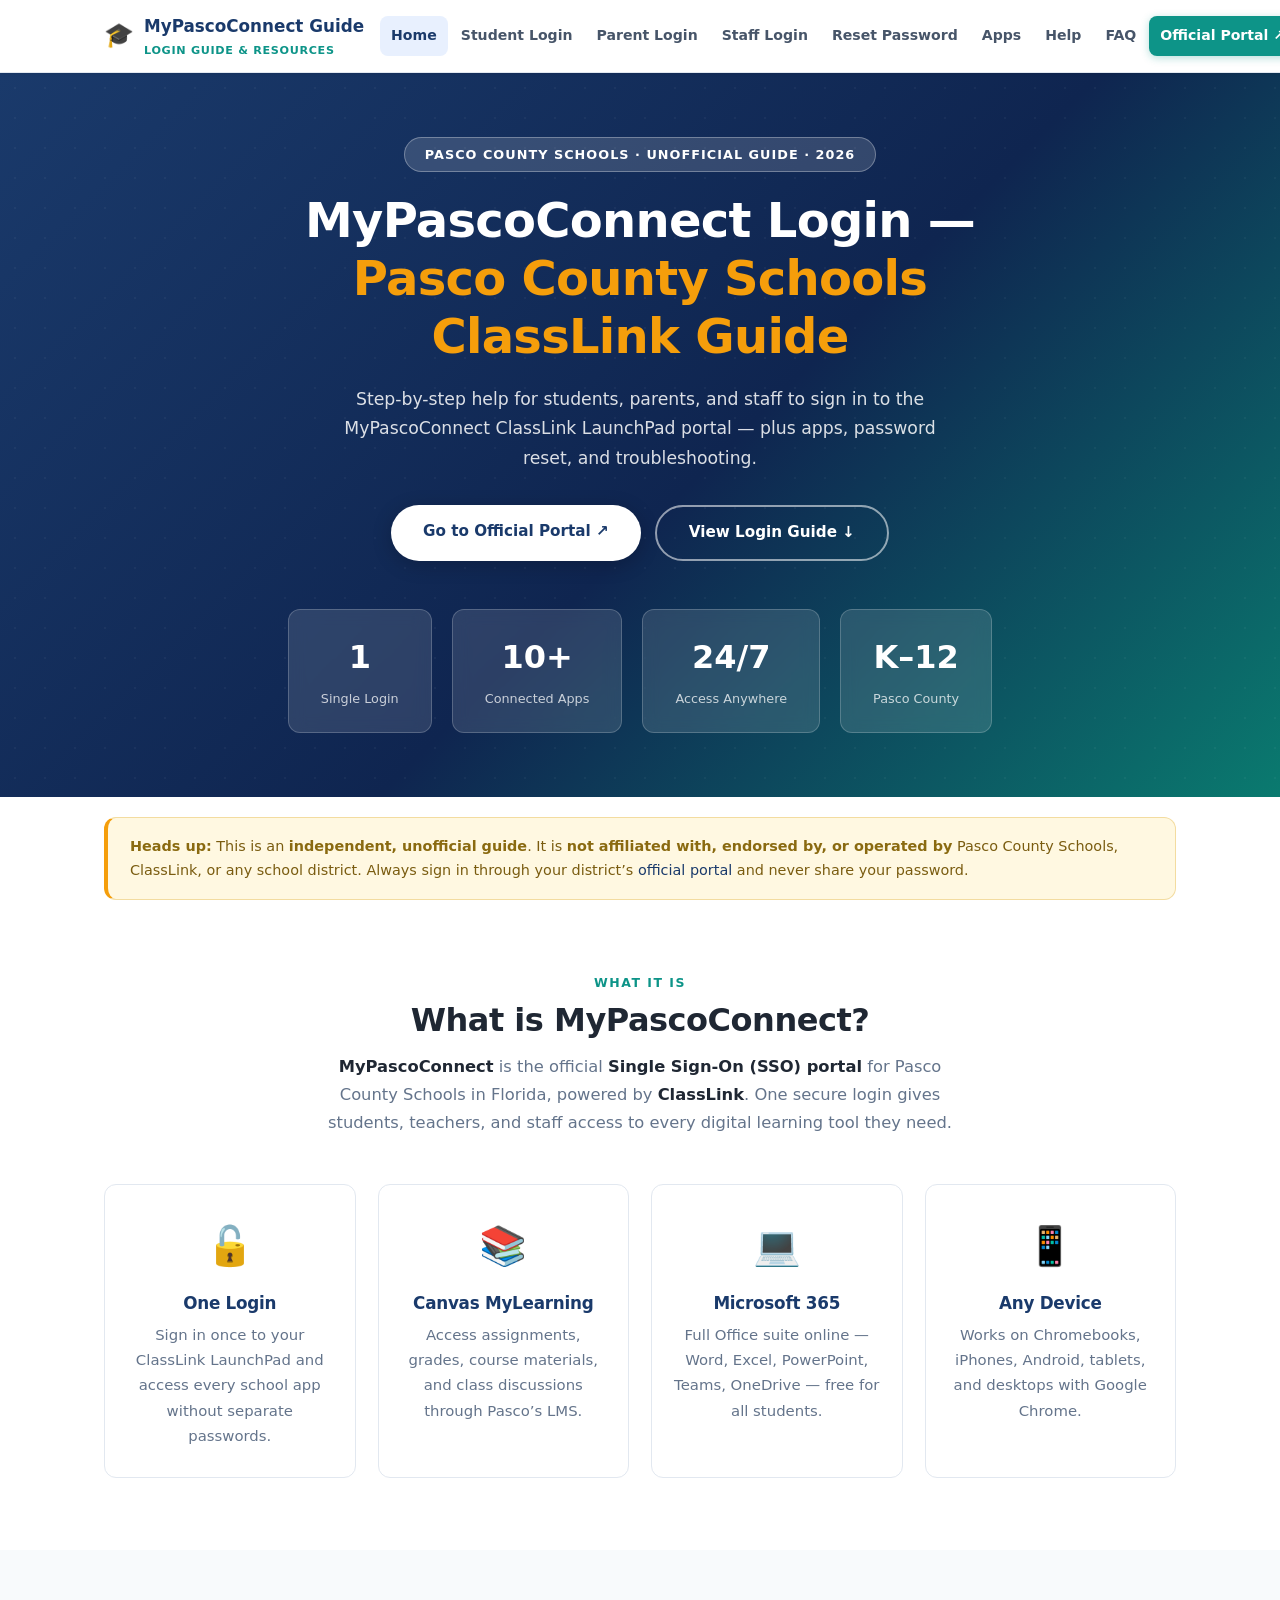
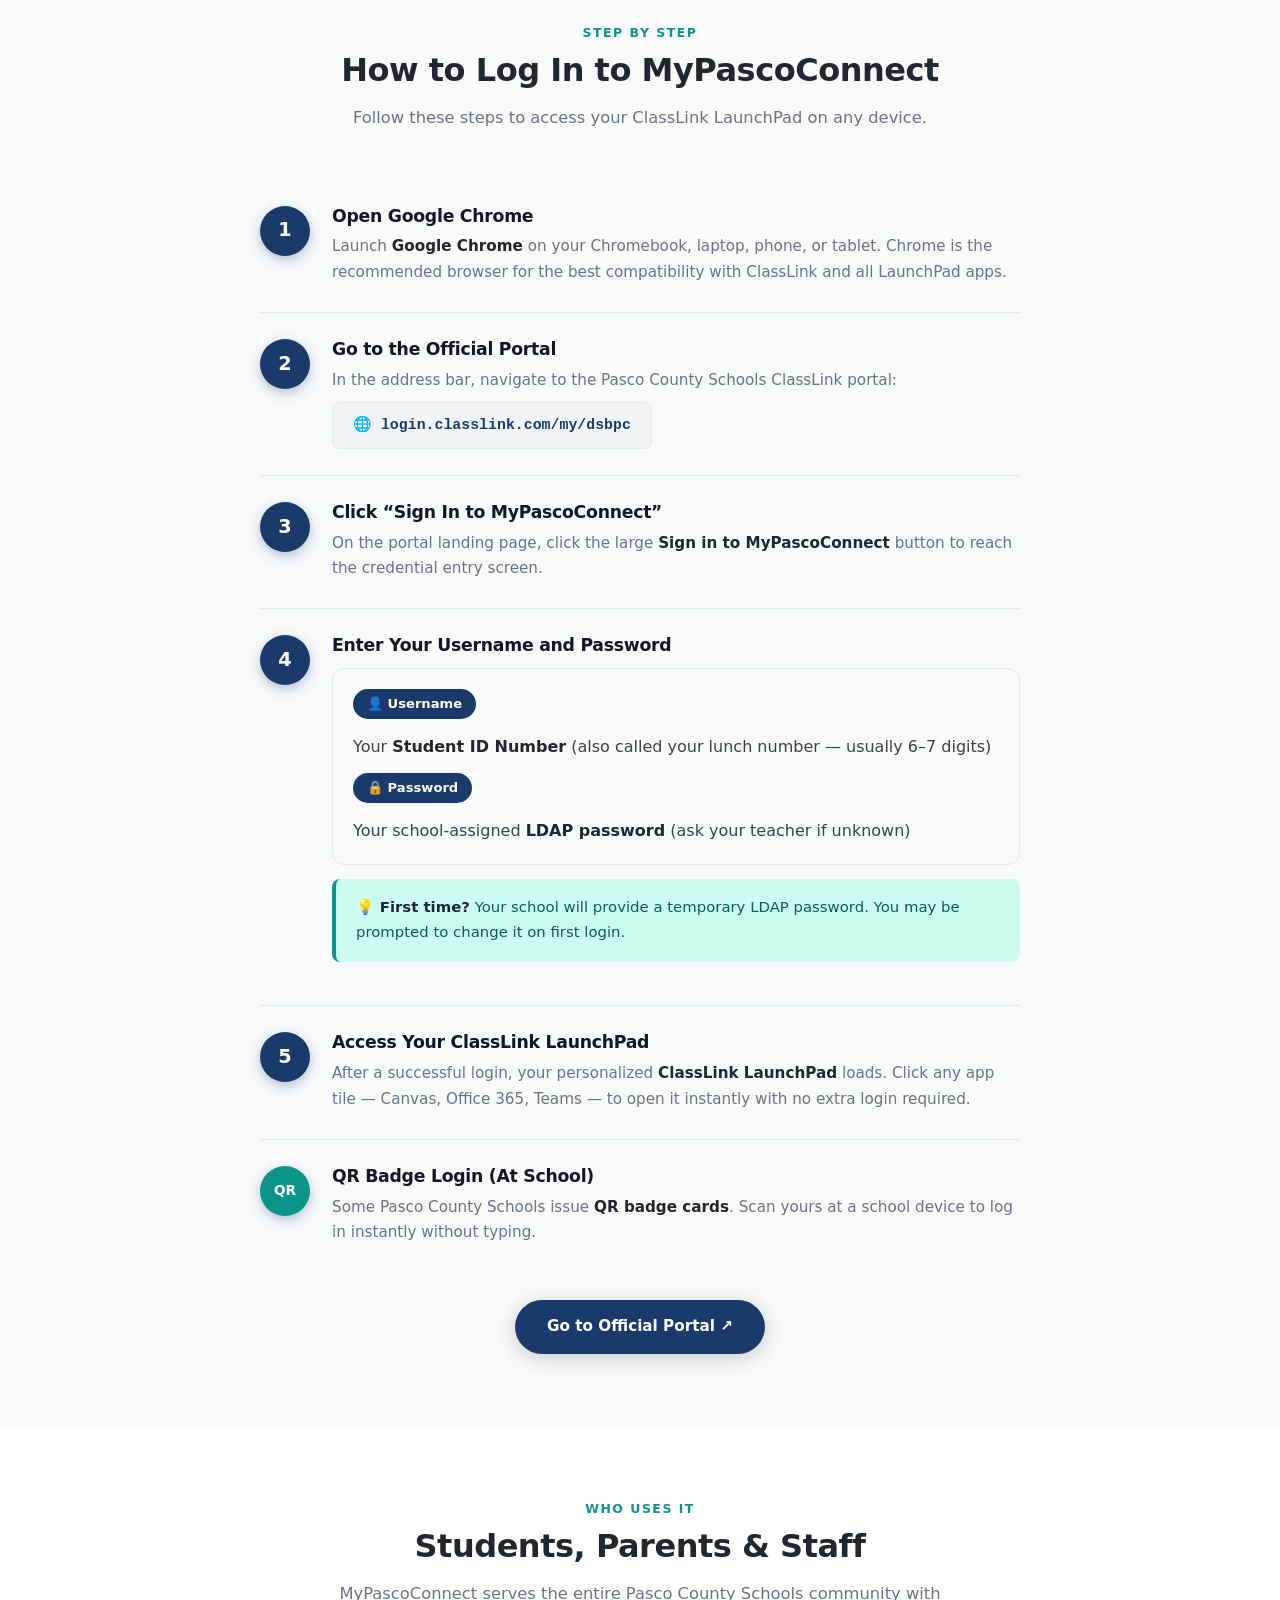
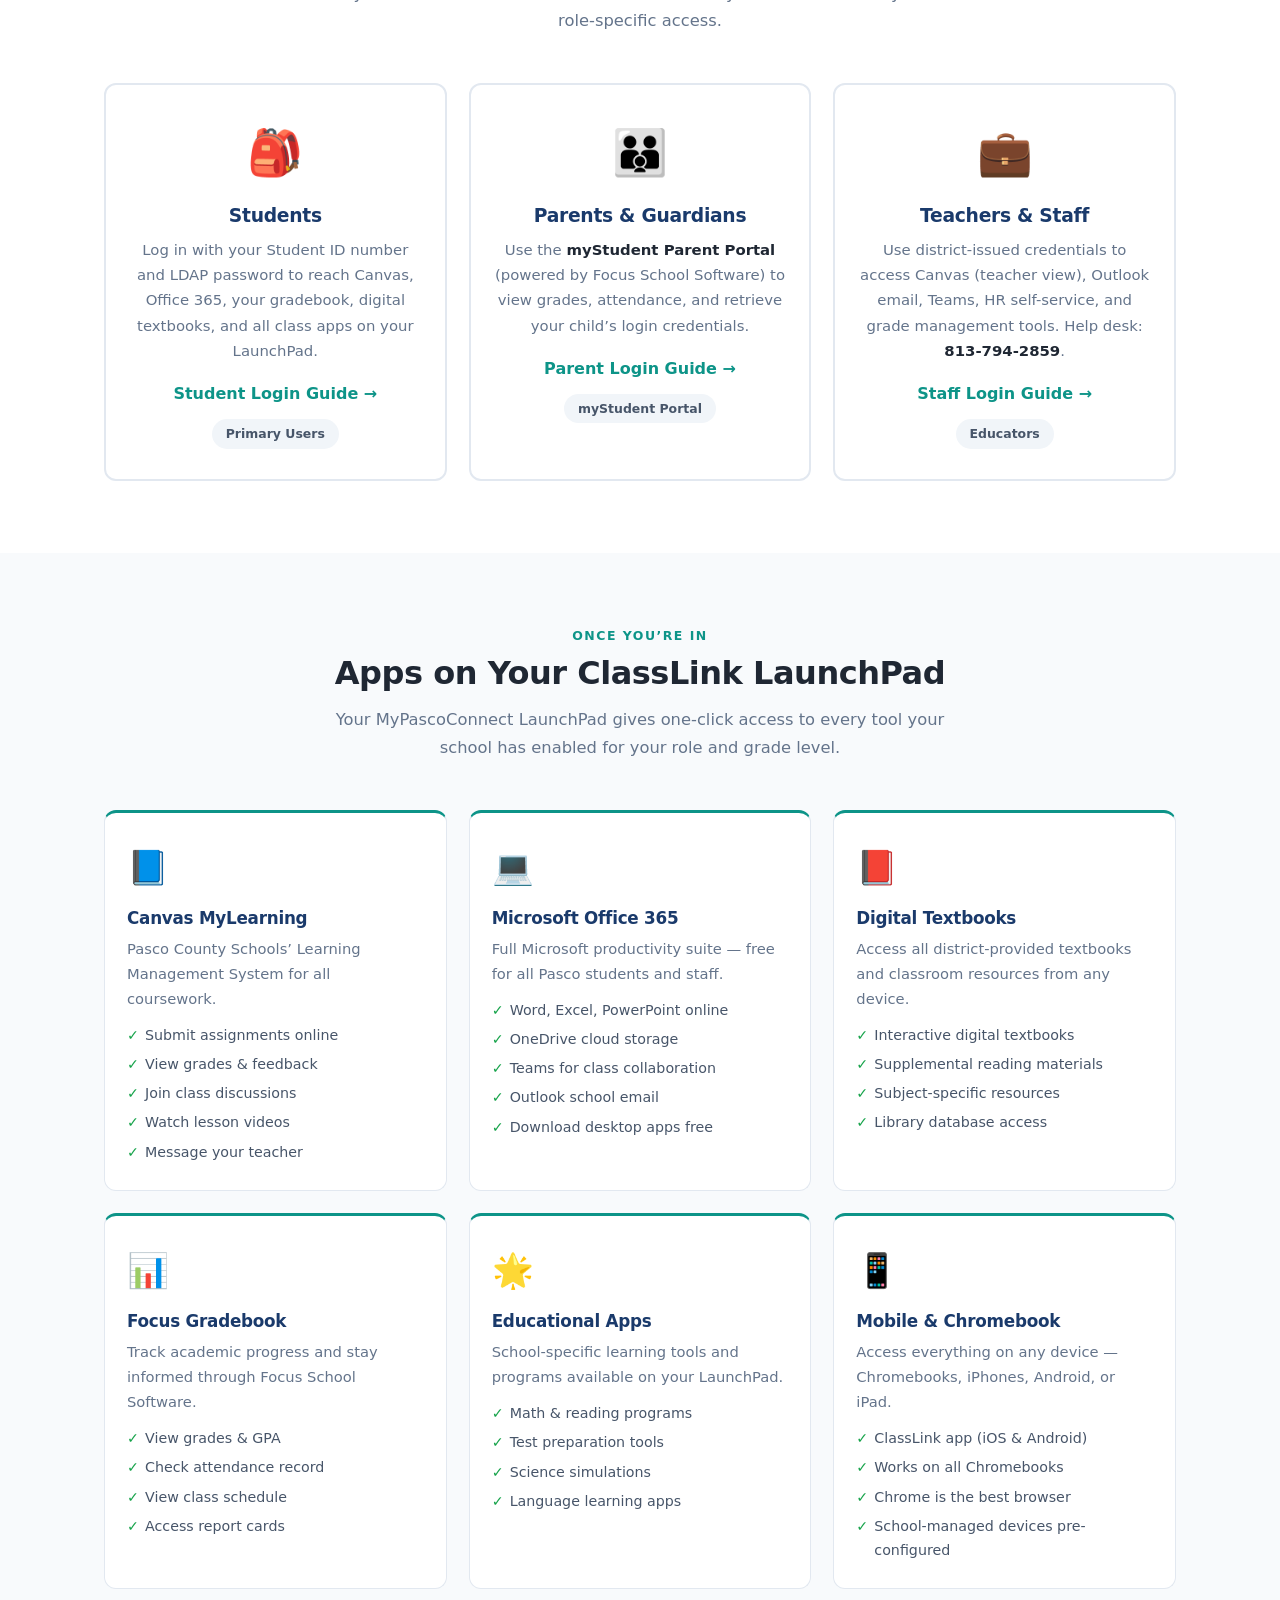
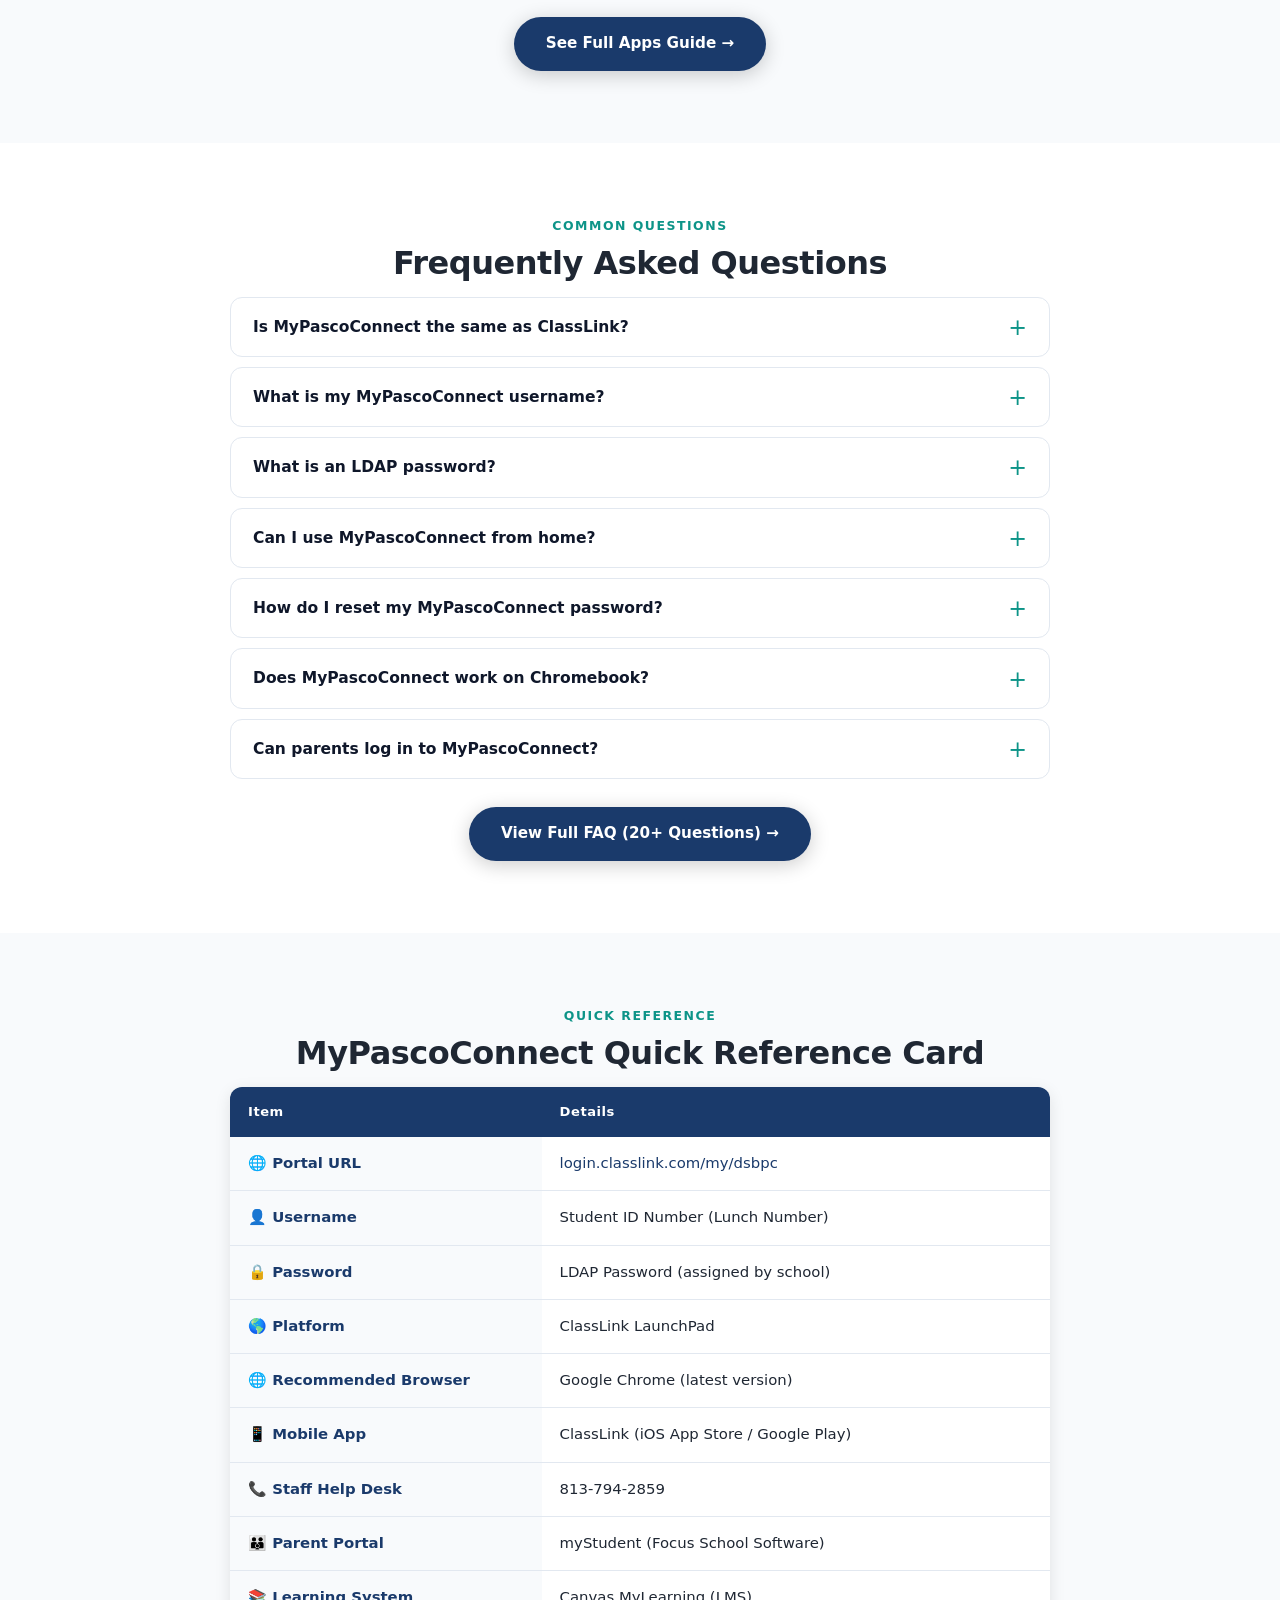
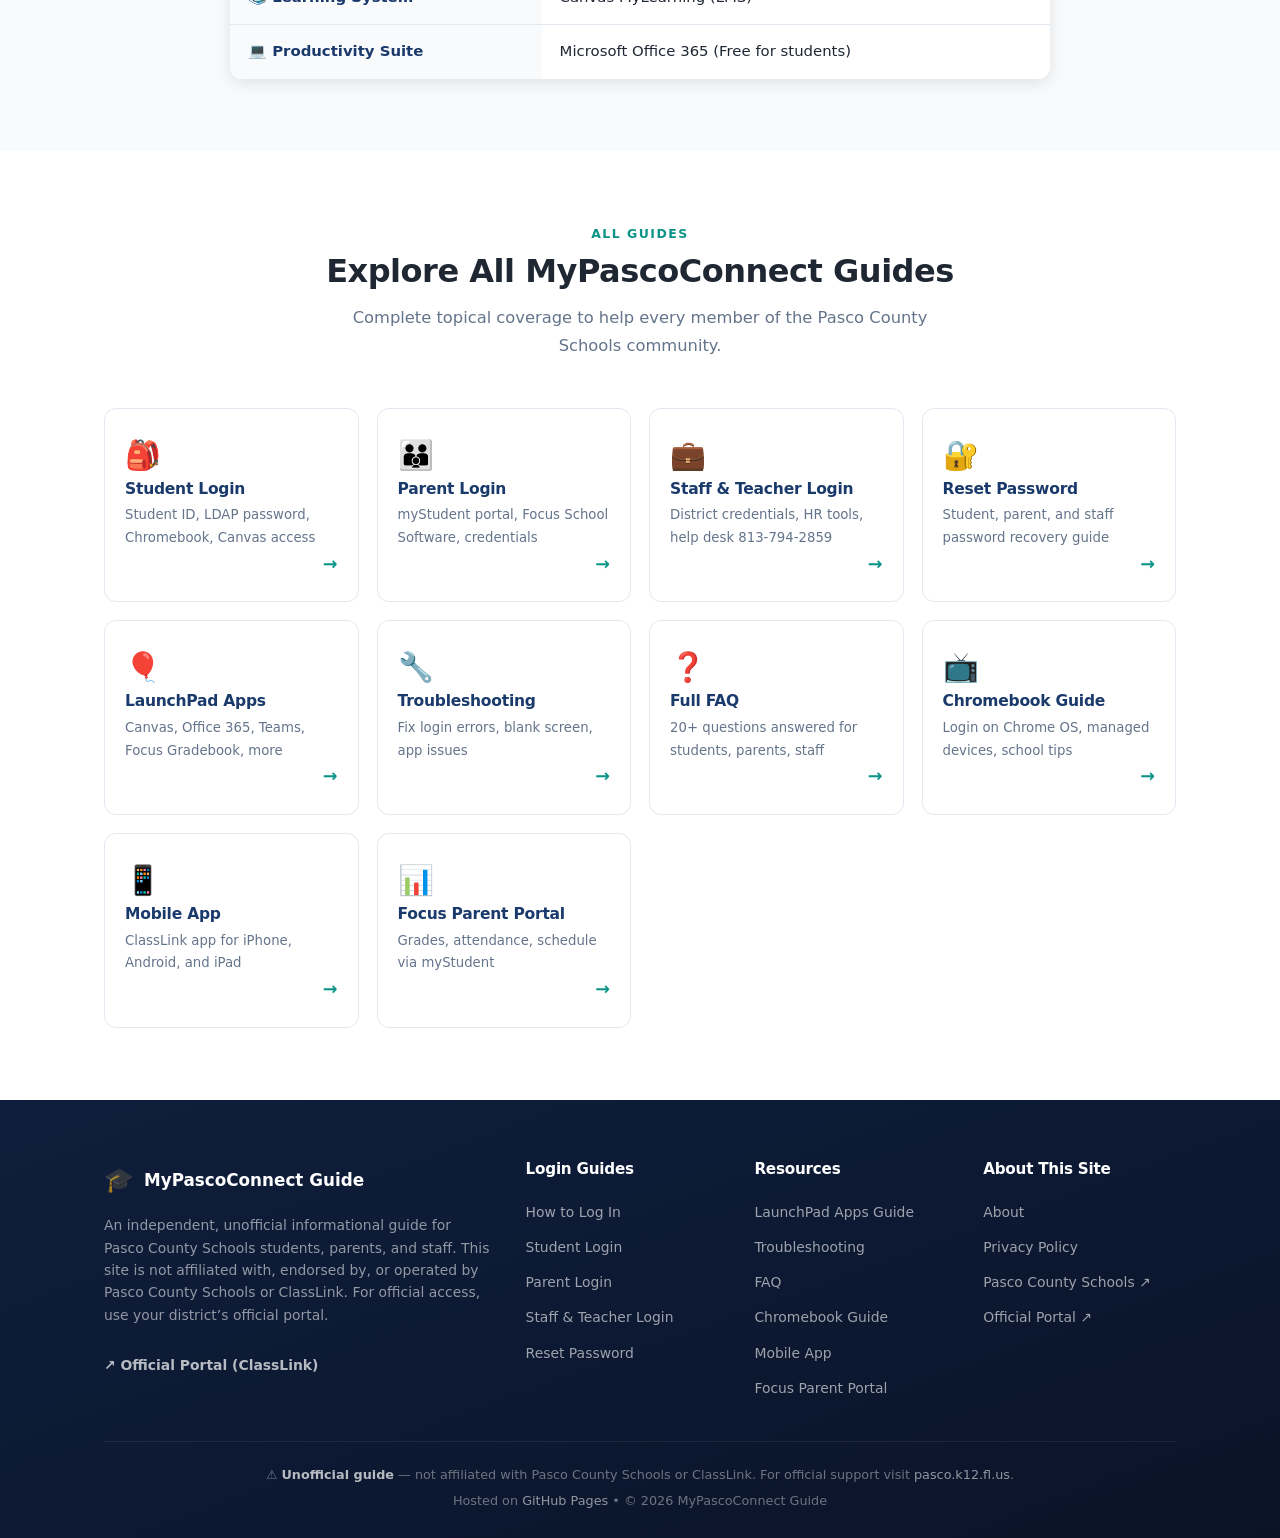
==== commit 531be647: "chore: remove source links, update header, enhance UX for dwell time - Removed 'Unofficial Help Site" ====
--- a/index.html
+++ b/index.html
@@ -47,7 +47,7 @@
   <div class="nav-inner">
     <a class="logo" href="./index.html" aria-label="MyPascoConnect Guide Home">
       <span class="logo-icon" aria-hidden="true">&#127891;</span>
-      <span class="logo-text">MyPascoConnect Guide<span>Unofficial Help Site</span></span>
+      <span class="logo-text">MyPascoConnect Guide<span>Login Guide &amp; Resources</span></span>
     </a>
     <nav aria-label="Main navigation">
       <ul class="nav-links">
@@ -406,3 +406,4 @@
 <script src="./assets/js/main.js"></script>
 </body>
 </html>
+
--- a/assets/css/style.css
+++ b/assets/css/style.css
@@ -406,3 +406,87 @@
   a{color:#000;text-decoration:underline}
   .section{padding:20px 0}
 }
+
+/* ── UX ENHANCEMENTS: PROGRESS BAR, TOC, FEEDBACK ── */
+.progress-container {
+  position: fixed;
+  top: 0;
+  left: 0;
+  width: 100%;
+  height: 5px;
+  background: transparent;
+  z-index: 10000;
+  pointer-events: none;
+}
+.progress-bar {
+  height: 100%;
+  background: linear-gradient(90deg, var(--teal), var(--amber));
+  width: 0%;
+  transition: width 0.1s ease;
+}
+
+.auto-toc {
+  background: var(--gray-50);
+  border: 1px solid var(--gray-200);
+  border-left: 4px solid var(--teal);
+  padding: 20px 24px;
+  border-radius: var(--radius-sm);
+  margin: 24px 0 36px 0;
+  box-shadow: var(--shadow-sm);
+}
+.auto-toc a {
+  transition: color 0.2s;
+}
+.auto-toc a:hover {
+  color: var(--teal-dark) !important;
+  text-decoration: underline !important;
+}
+
+.feedback-widget {
+  margin: 48px 0 24px;
+  padding: 28px;
+  background: var(--gray-50);
+  border: 1px solid var(--gray-200);
+  border-radius: var(--radius);
+  text-align: center;
+  transition: transform 0.3s, box-shadow 0.3s;
+}
+.feedback-widget:hover {
+  transform: translateY(-2px);
+  box-shadow: var(--shadow);
+}
+.feedback-widget h4 {
+  margin-bottom: 20px;
+  color: var(--navy);
+  font-size: 1.15rem;
+}
+.feedback-btn {
+  background: #fff;
+  border: 2px solid var(--gray-200);
+  color: var(--gray-600);
+  padding: 10px 28px;
+  border-radius: 50px;
+  margin: 0 8px;
+  font-weight: 700;
+  cursor: pointer;
+  transition: all 0.2s;
+  font-size: 0.95rem;
+}
+.feedback-btn:hover {
+  border-color: var(--teal);
+  color: var(--teal);
+  background: var(--teal-light);
+  transform: scale(1.05);
+}
+.feedback-thanks {
+  display: none;
+  margin-top: 16px;
+  color: var(--green);
+  font-weight: 700;
+  font-size: 1.05rem;
+  animation: fadeIn 0.5s ease forwards;
+}
+@keyframes fadeIn {
+  from { opacity: 0; transform: translateY(10px); }
+  to { opacity: 1; transform: translateY(0); }
+}
